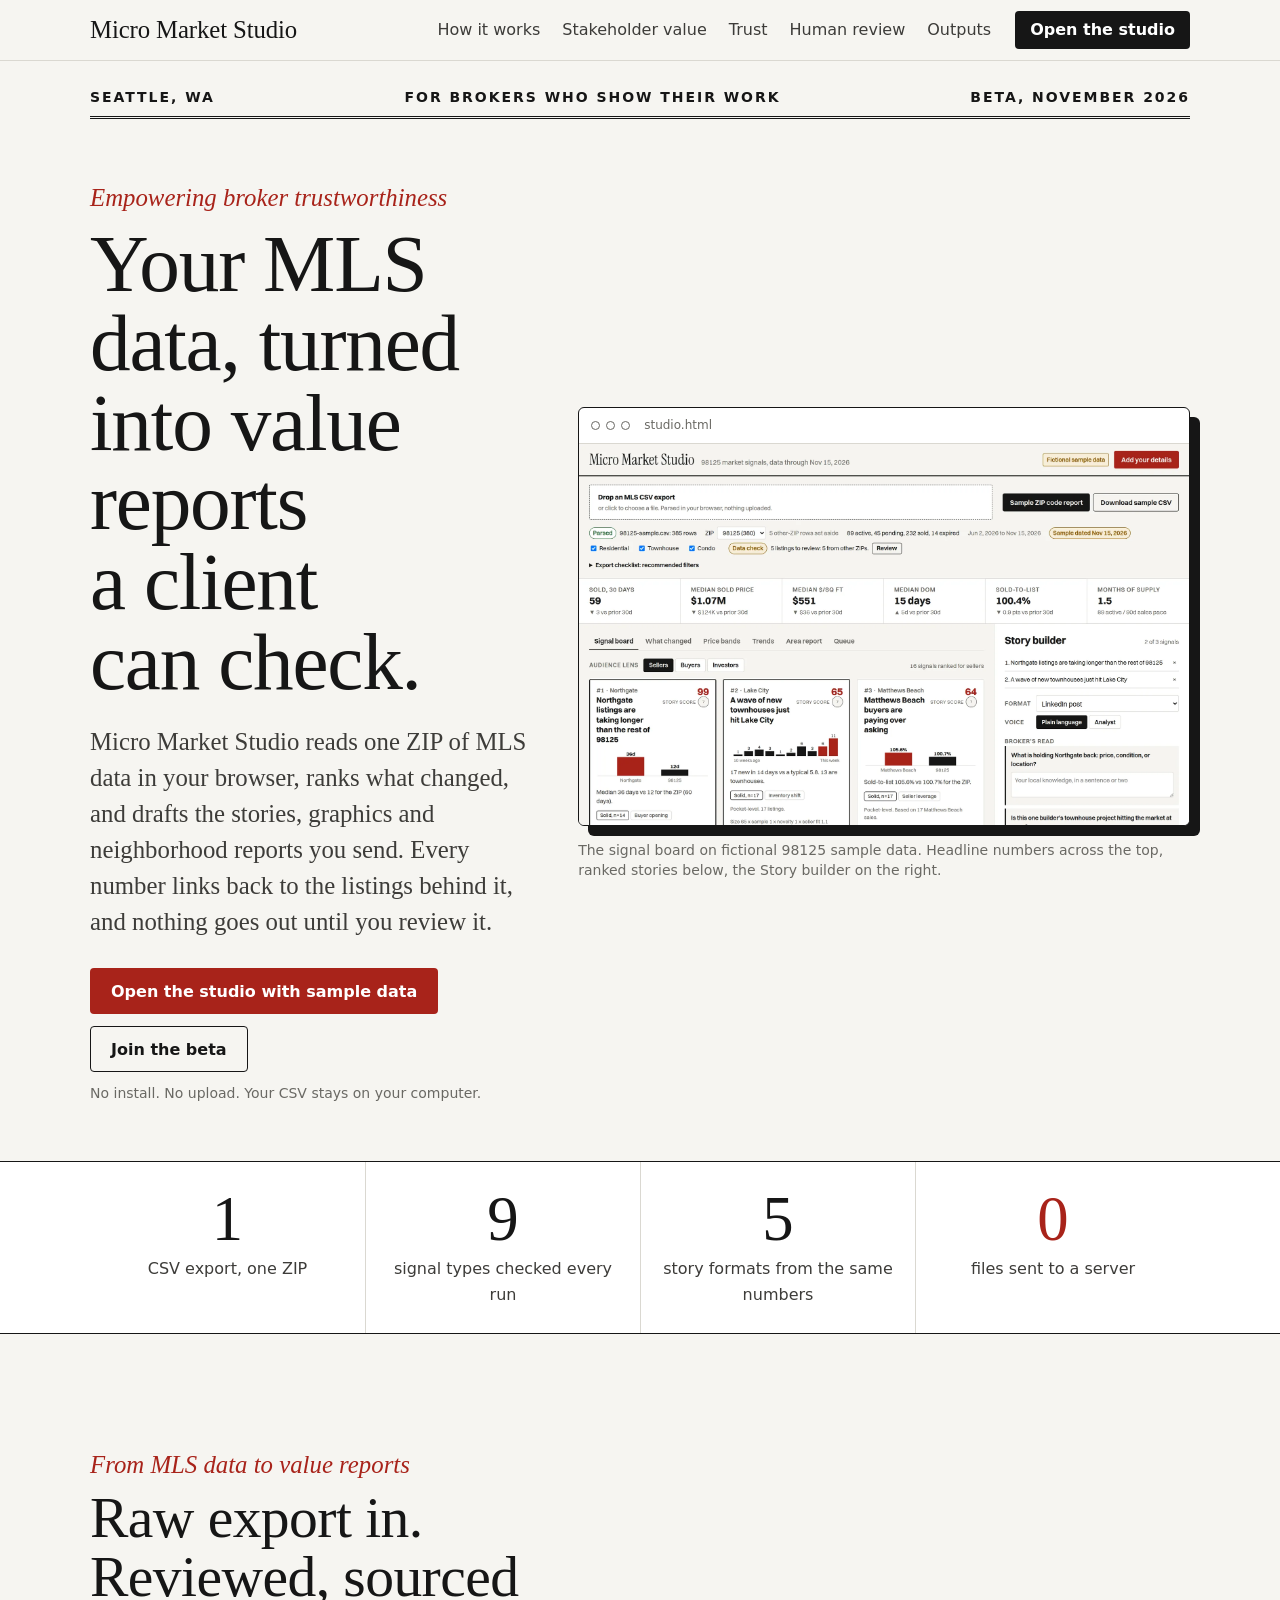
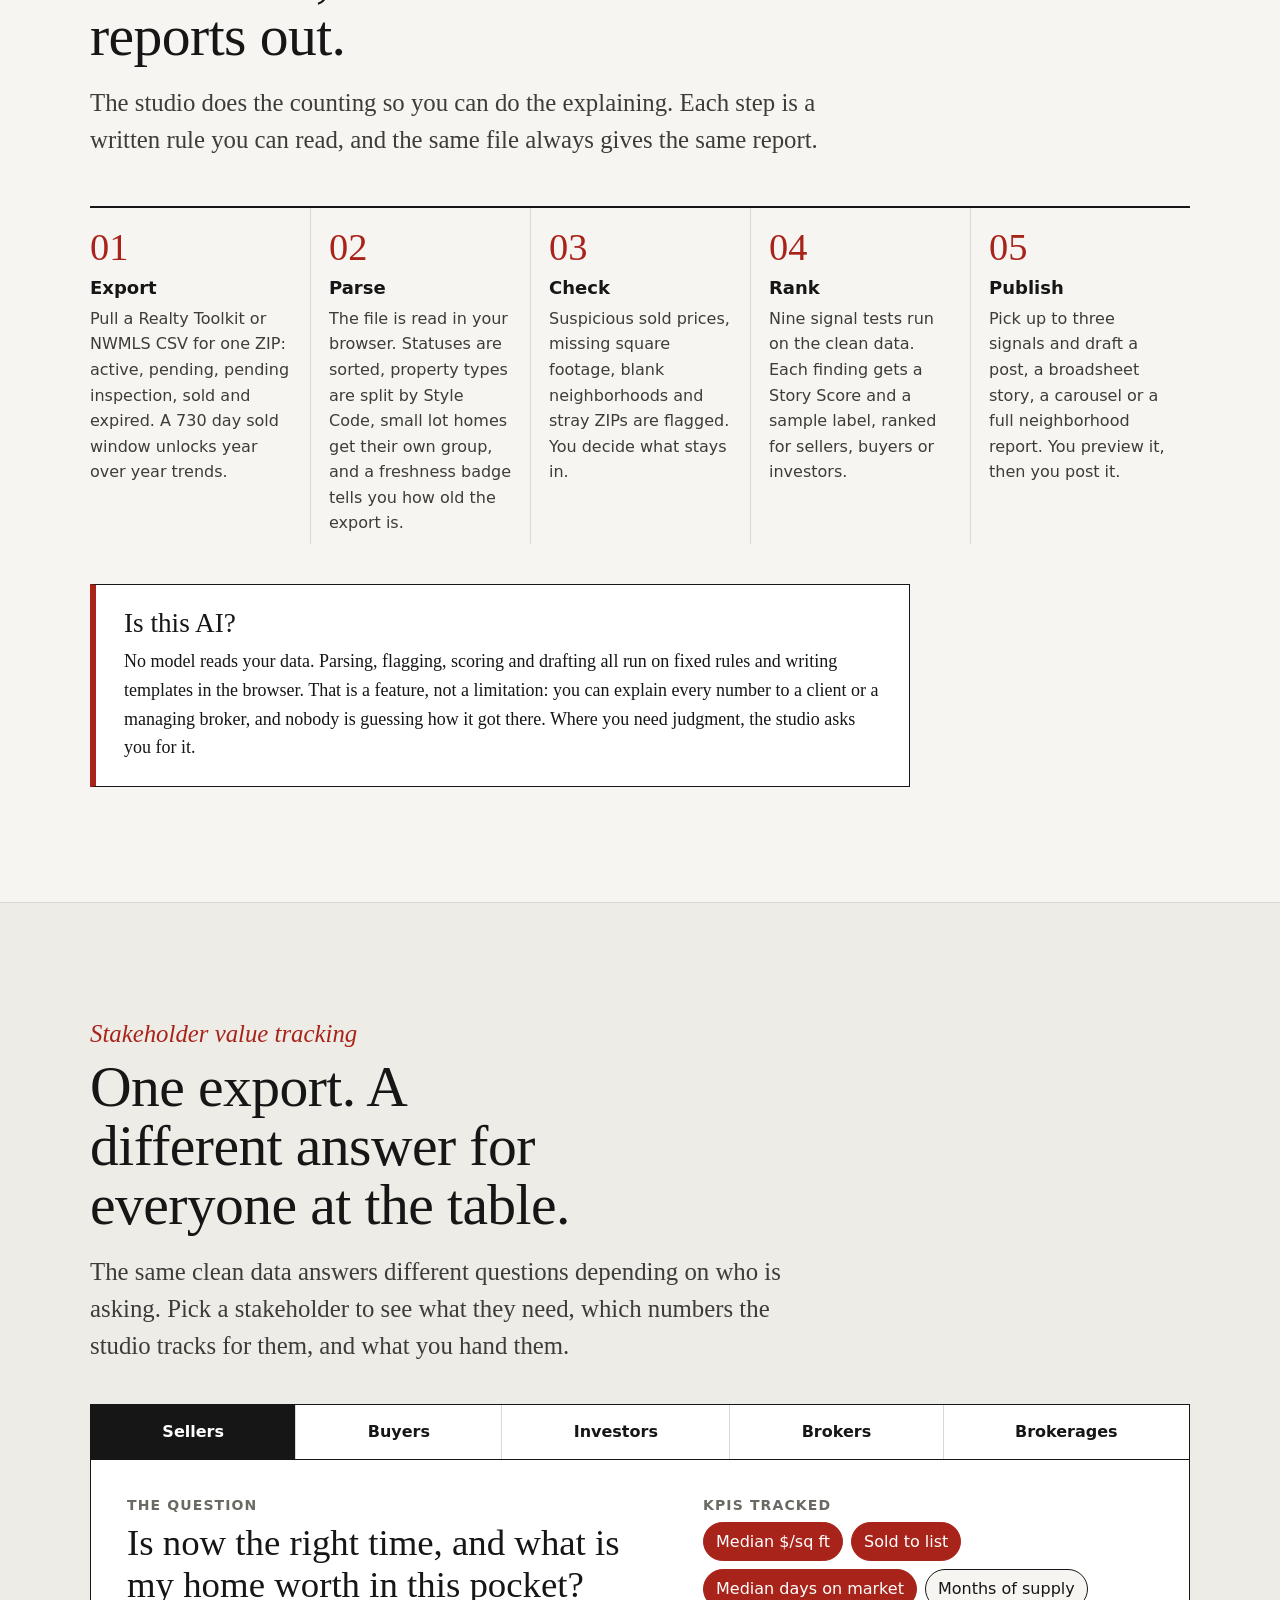
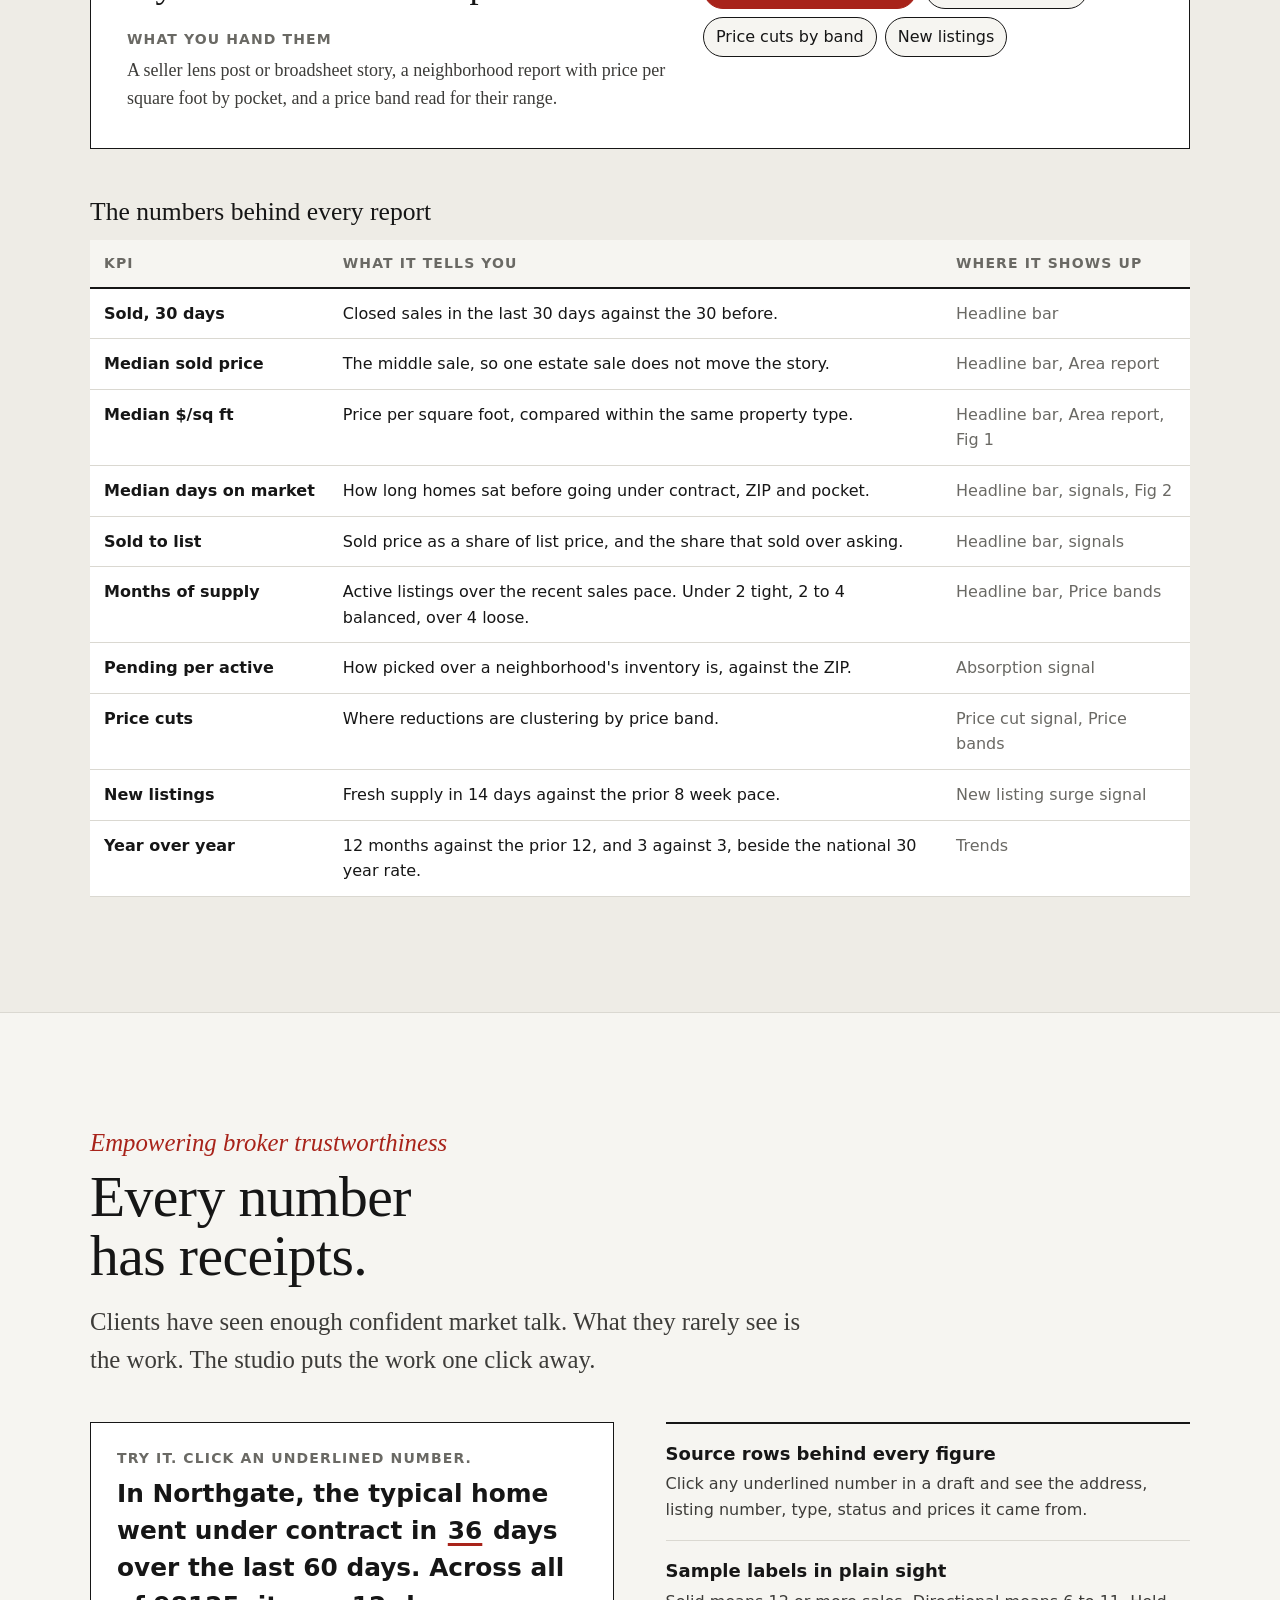
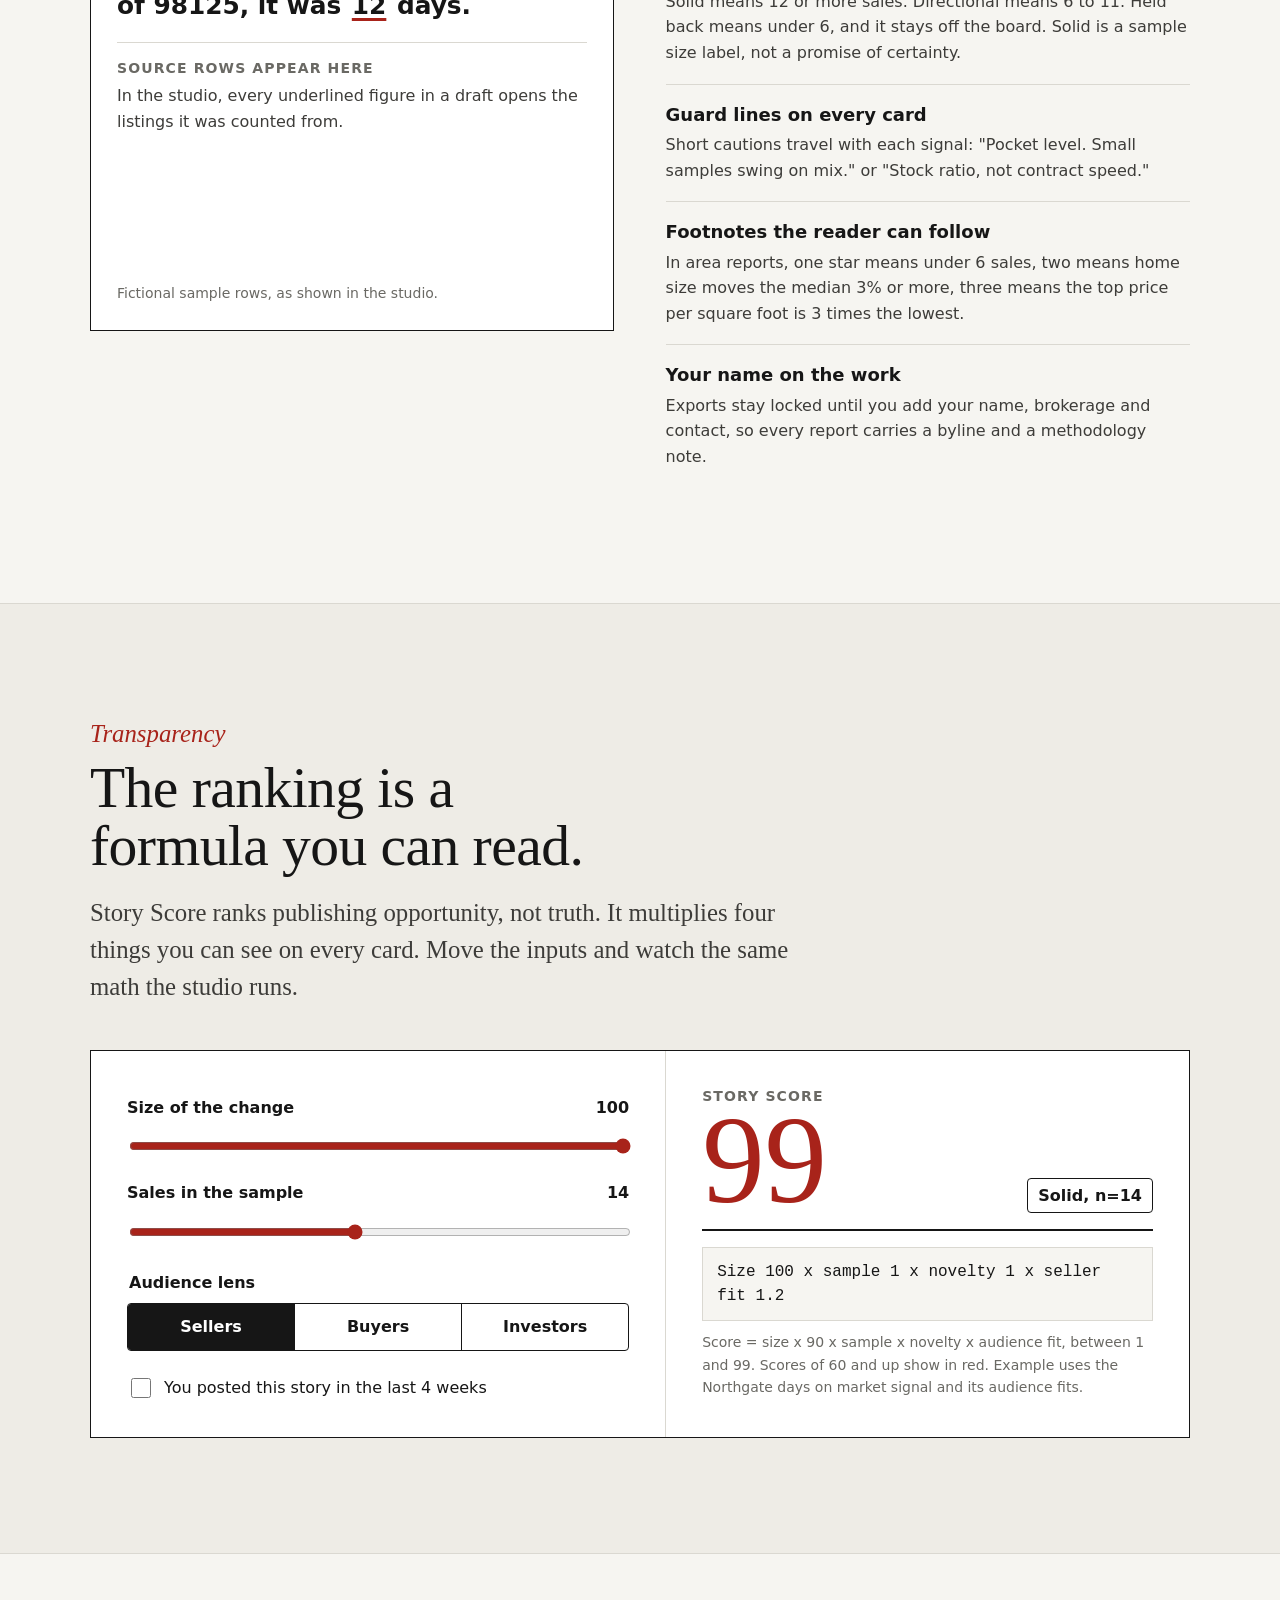
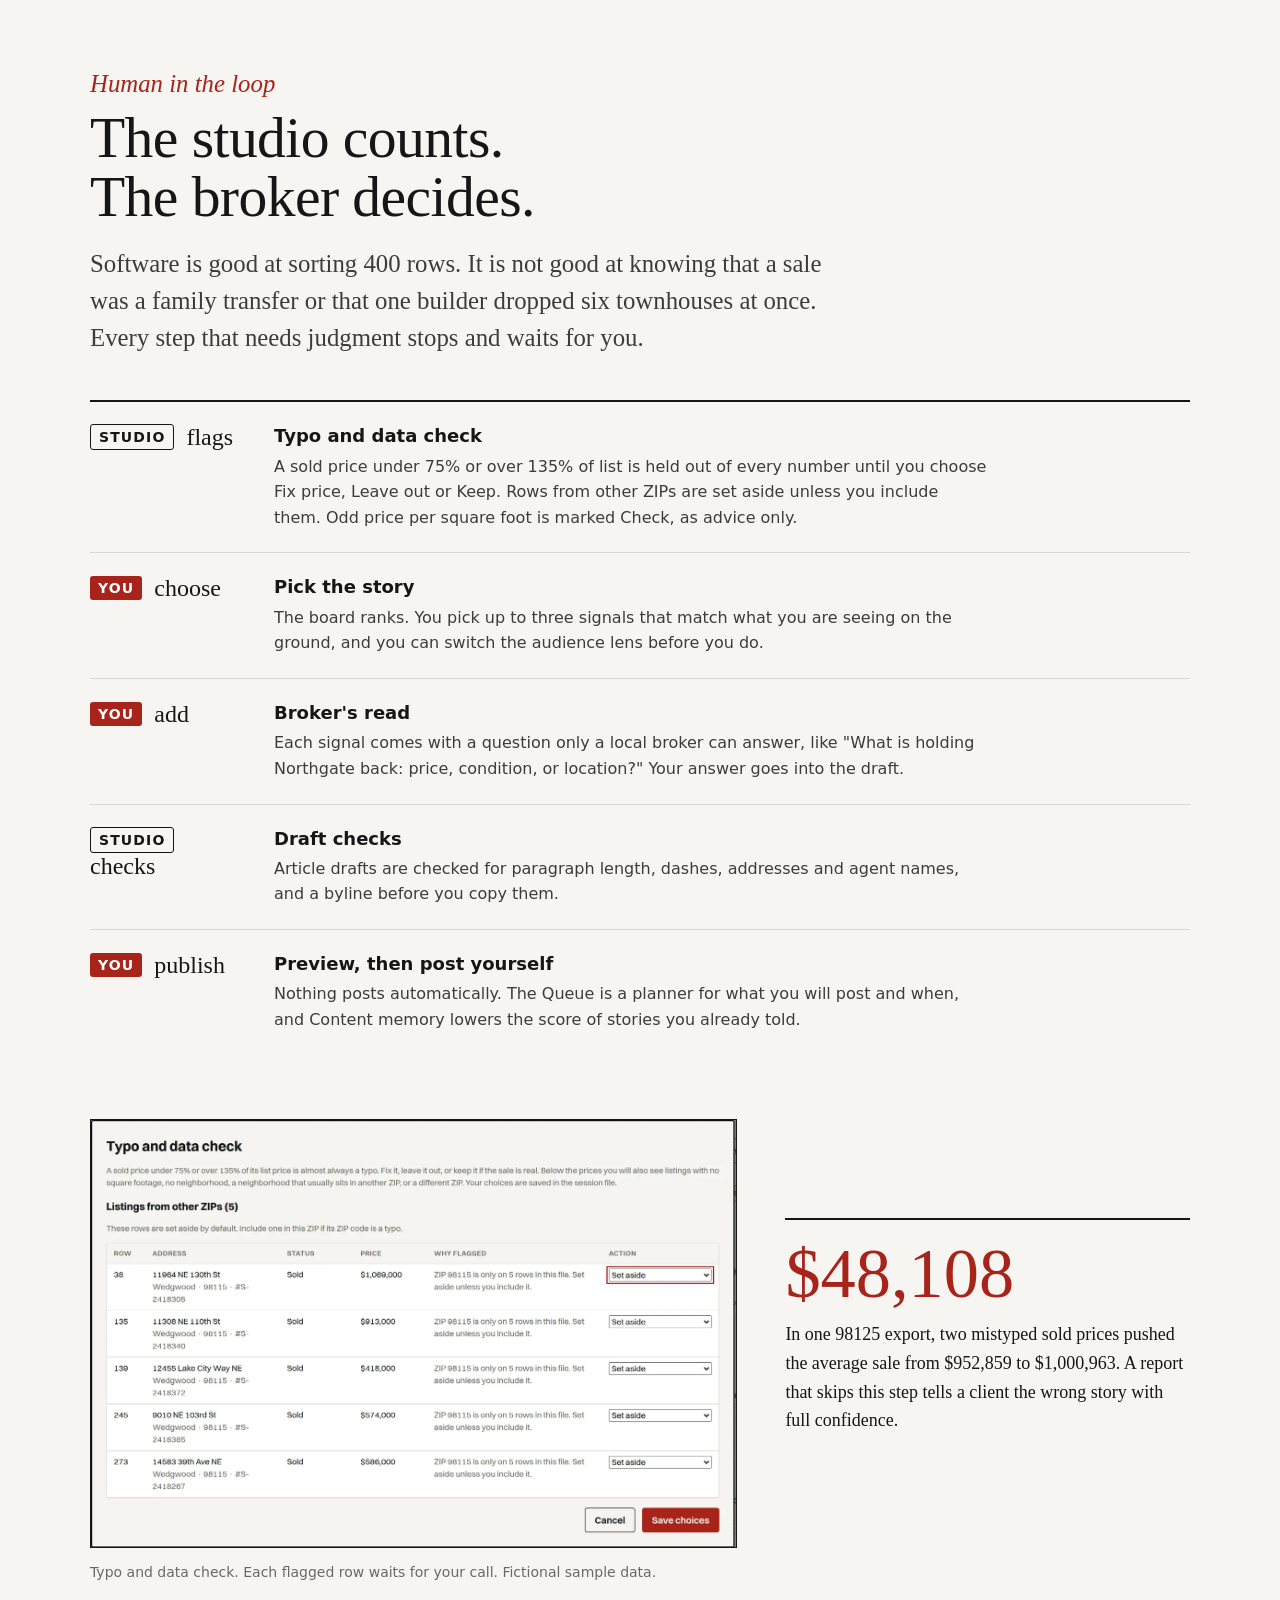
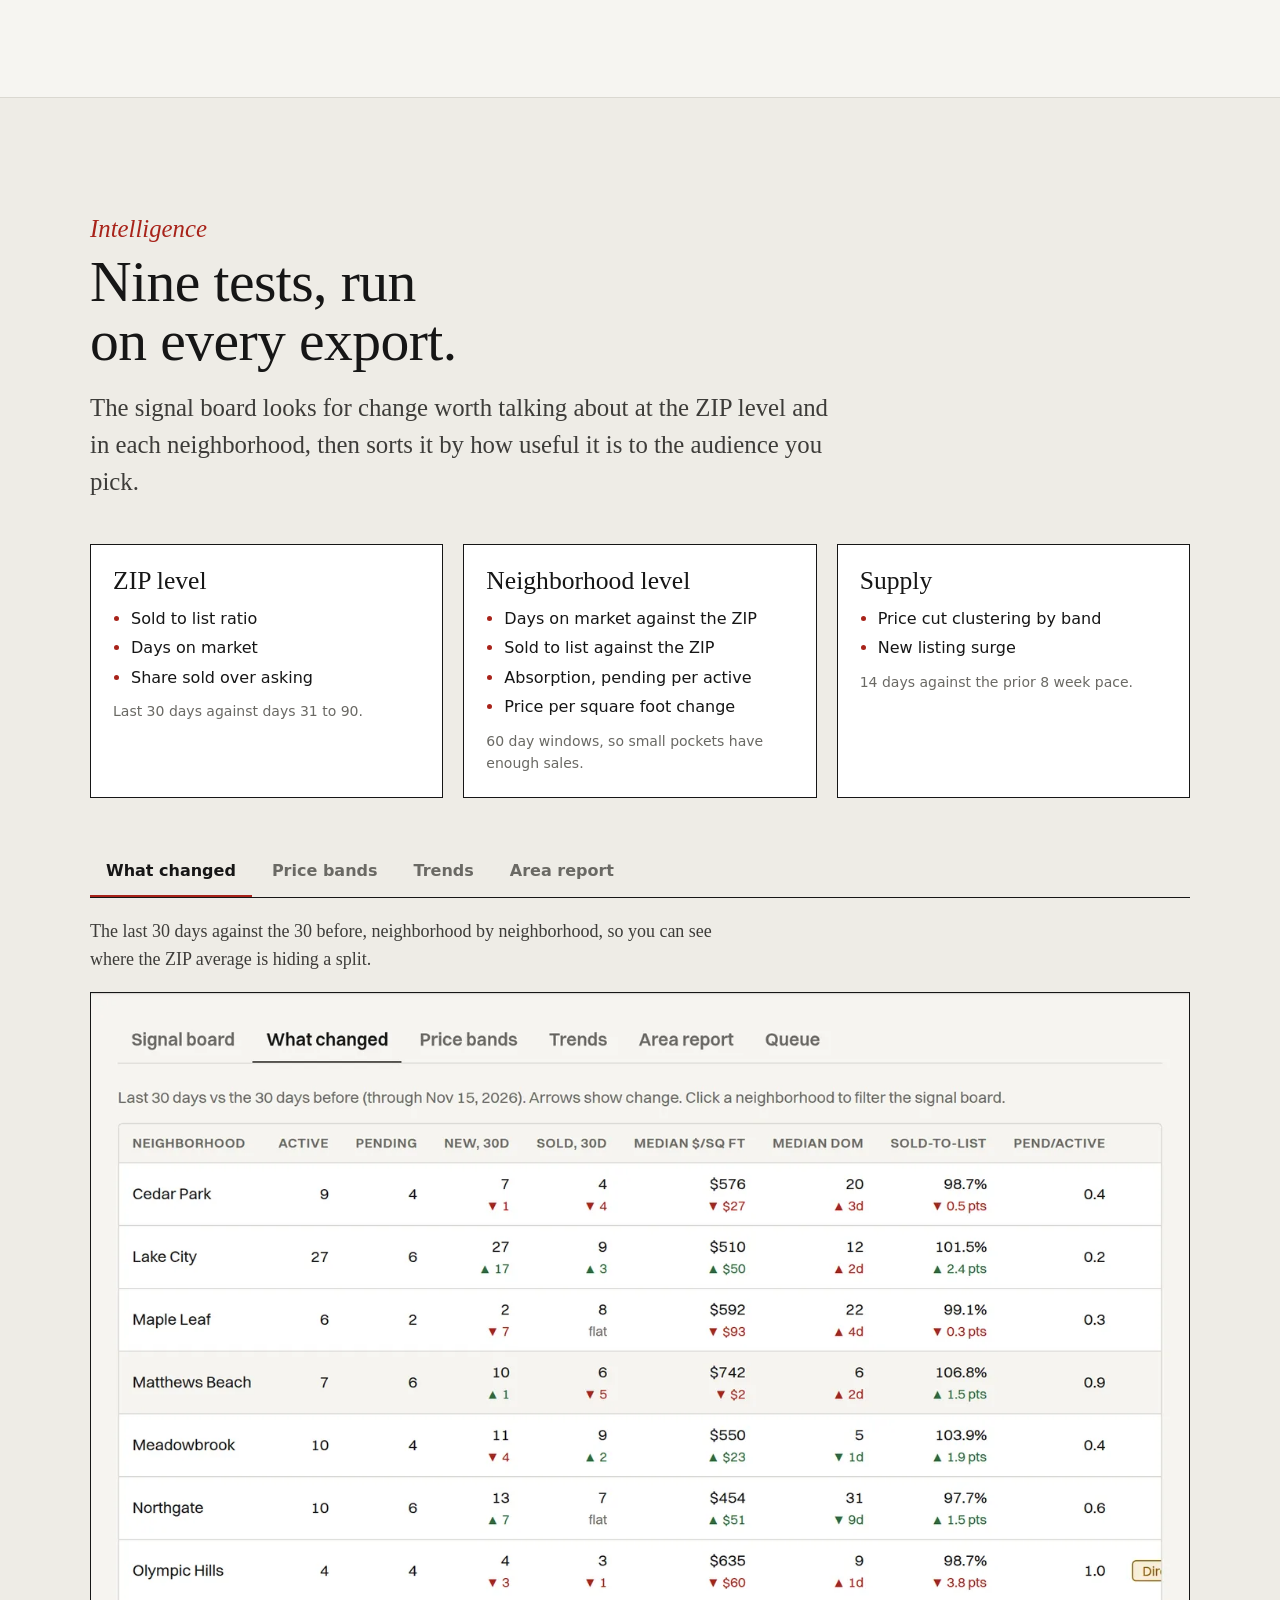
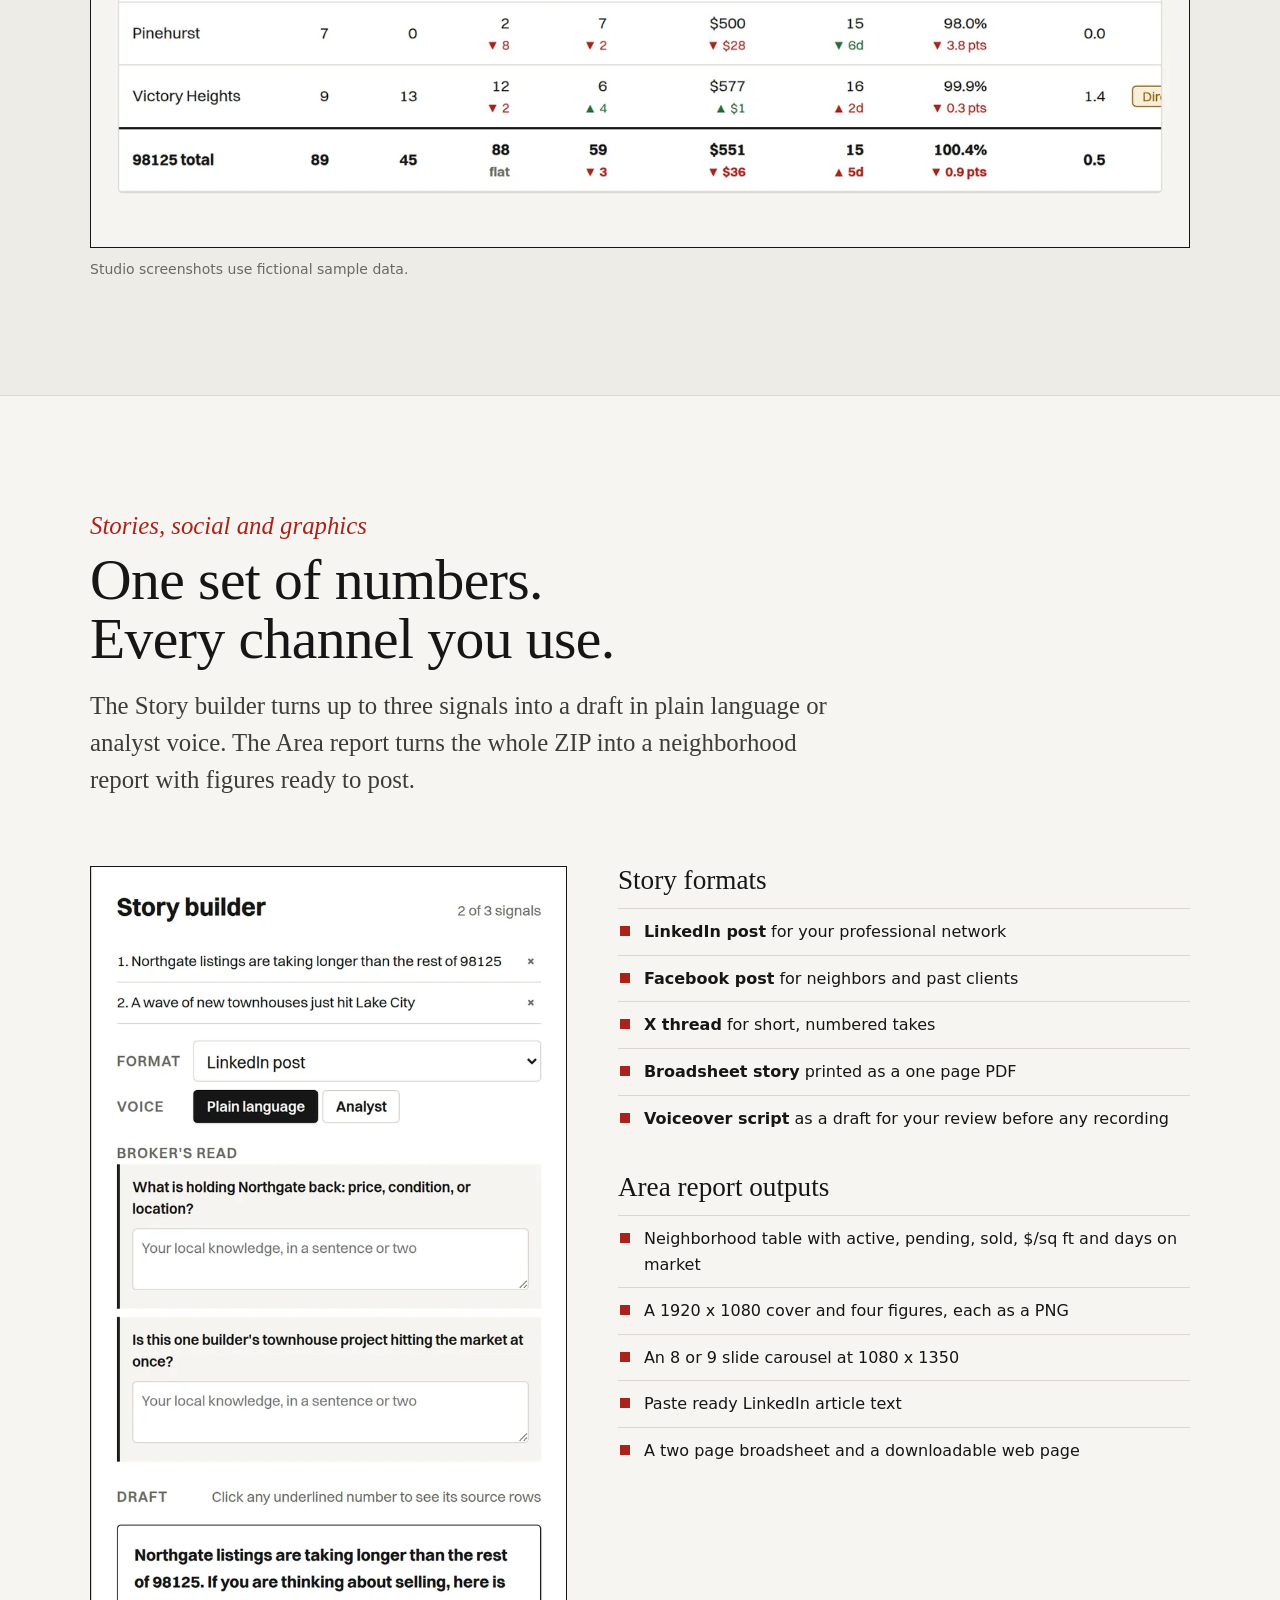
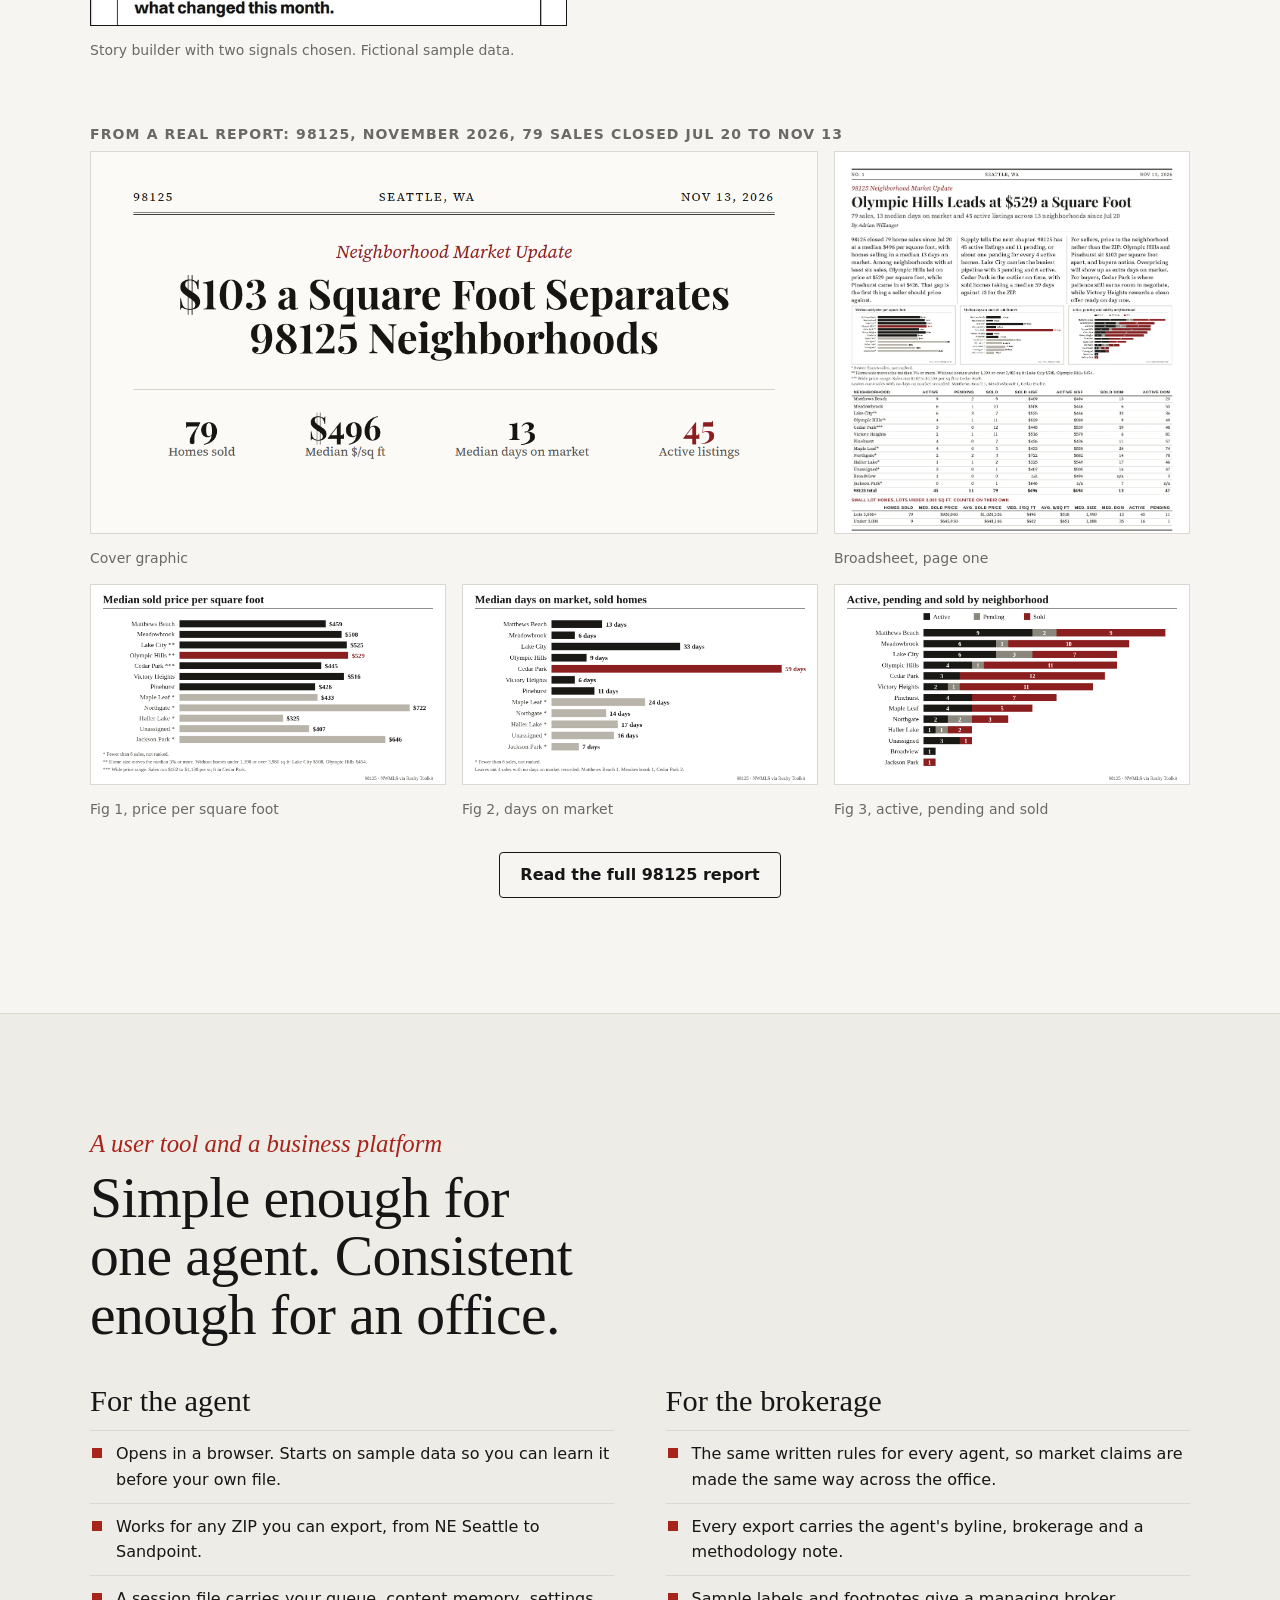
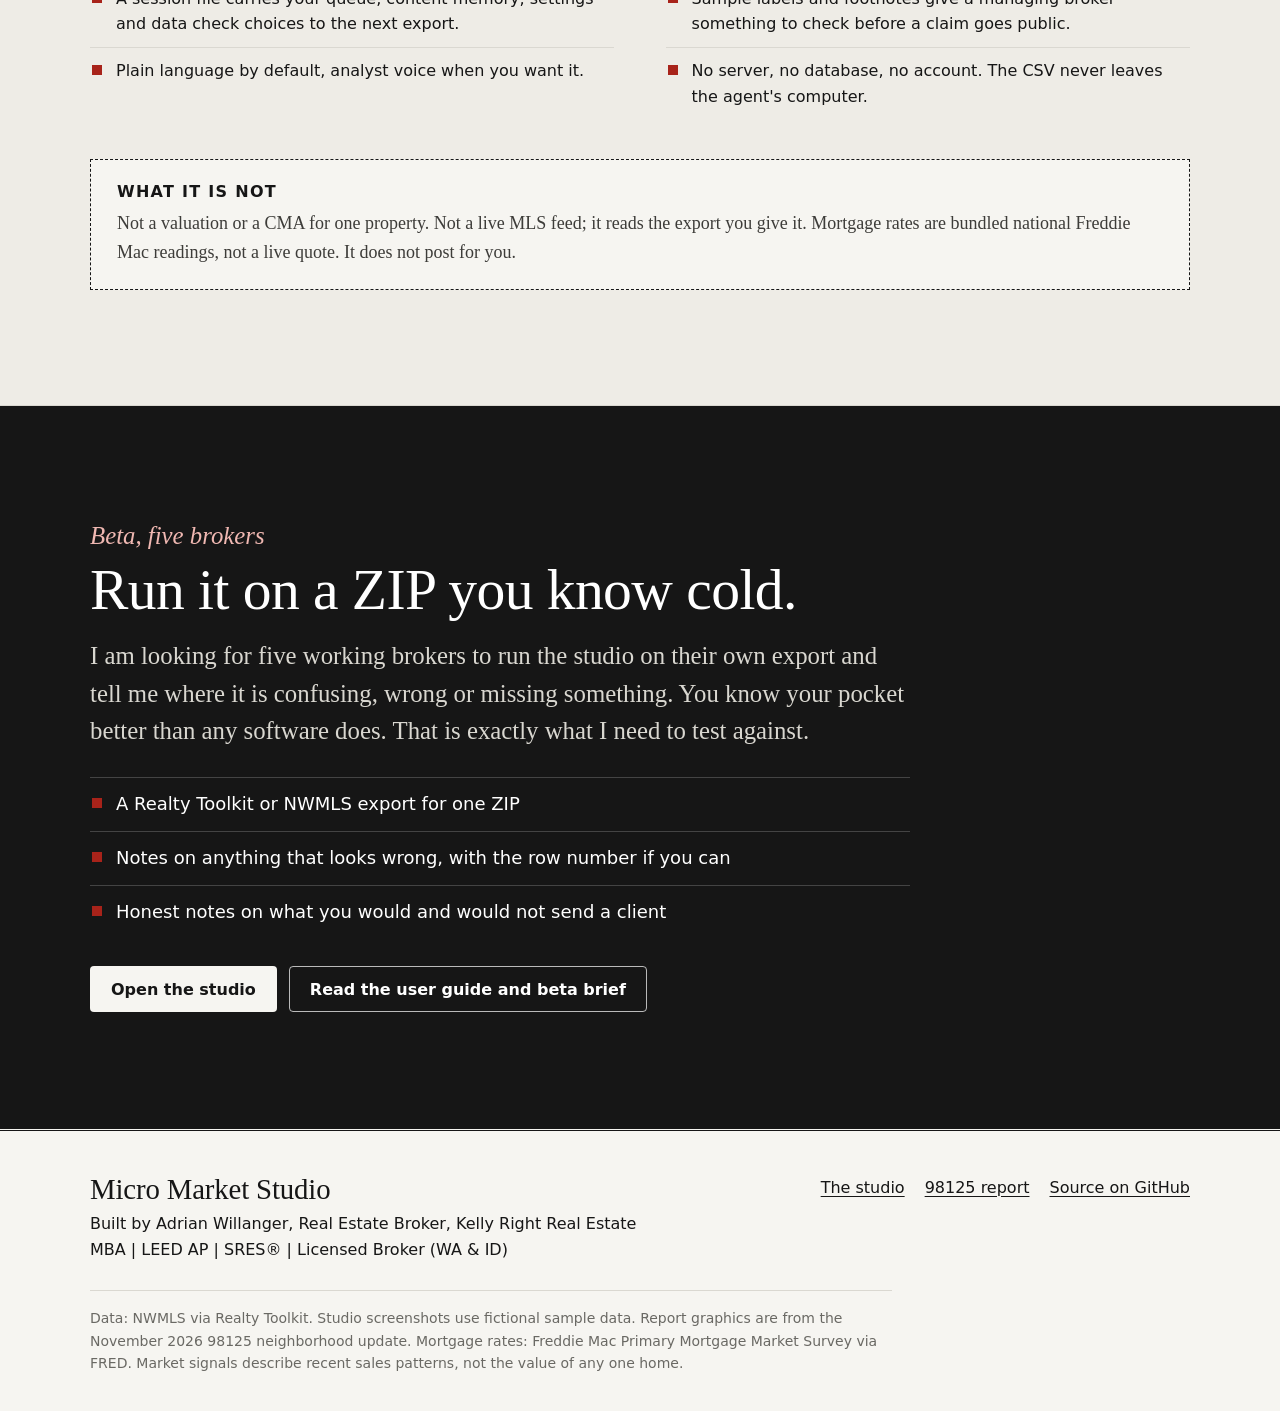
==== platform.html @ 33c732c5 "Add Micro Market Studio landing page (platform.html) Stakeholder KPIs, source rows demo, Story Score" ====
<!doctype html>
<html lang="en">
<head>
<meta charset="utf-8" />
<meta http-equiv="Content-Security-Policy" content="default-src 'self'; script-src 'self'; style-src 'self' 'unsafe-inline' https://fonts.googleapis.com https://api.fontshare.com; font-src https://fonts.gstatic.com https://cdn.fontshare.com; img-src 'self' data:; connect-src 'none'; object-src 'none'; base-uri 'self'; form-action 'none'" />
<meta name="viewport" content="width=device-width, initial-scale=1" />
<title>Micro Market Studio | MLS data into value reports clients can check</title>
<meta name="description" content="Micro Market Studio turns one ZIP of MLS data into ranked market signals, plain language stories, social graphics and neighborhood reports, with the source rows behind every number and a broker review at every step." />
<meta property="og:type" content="website" />
<meta property="og:title" content="Micro Market Studio: show your work" />
<meta property="og:description" content="MLS data into value reports clients can check. Source rows behind every number, human review at every step." />
<meta property="og:image" content="https://adrianwillanger-cyber.github.io/micro-market-studio/reports/98125-2026-11/share.png" />
<meta name="twitter:card" content="summary_large_image" />
<link href="https://api.fontshare.com/v2/css?f[]=switzer@400,500,600,700&display=swap" rel="stylesheet" />
<link rel="preconnect" href="https://fonts.googleapis.com" />
<link rel="preconnect" href="https://fonts.gstatic.com" crossorigin />
<link href="https://fonts.googleapis.com/css2?family=Instrument+Serif:ital@0;1&family=Source+Serif+4:ital,opsz,wght@0,8..60,400;0,8..60,600;1,8..60,400&display=swap" rel="stylesheet" />
<link rel="icon" href="data:image/svg+xml,%3Csvg xmlns=%27http://www.w3.org/2000/svg%27 viewBox=%270 0 16 16%27%3E%3Crect width=%2716%27 height=%2716%27 fill=%27%23161616%27/%3E%3C/svg%3E" />
<link rel="stylesheet" href="platform.css" />
</head>
<body>
<a class="skip" href="#main">Skip to content</a>

<header class="nav" id="top">
  <div class="wrap nav-in">
    <a class="wordmark" href="#top" data-testid="link-home">Micro Market Studio</a>
    <nav aria-label="Sections" class="nav-links">
      <a href="#how">How it works</a>
      <a href="#value">Stakeholder value</a>
      <a href="#trust">Trust</a>
      <a href="#review">Human review</a>
      <a href="#outputs">Outputs</a>
    </nav>
    <a class="btn btn-ink btn-sm" href="studio.html" data-testid="link-open-studio-nav">Open the studio</a>
  </div>
</header>

<main id="main">

<!-- HERO -->
<section class="hero">
  <div class="wrap">
    <div class="dateline"><span>Seattle, WA</span><span class="hide-sm">For brokers who show their work</span><span>Beta, November 2026</span></div>
    <div class="hero-grid">
      <div class="hero-copy">
        <p class="kicker">Empowering broker trustworthiness</p>
        <h1>Your MLS data, turned into value reports a client can check.</h1>
        <p class="dek">Micro Market Studio reads one ZIP of MLS data in your browser, ranks what changed, and drafts the stories, graphics and neighborhood reports you send. Every number links back to the listings behind it, and nothing goes out until you review it.</p>
        <div class="cta-row">
          <a class="btn btn-accent" href="studio.html" data-testid="link-open-studio-hero">Open the studio with sample data</a>
          <a class="btn btn-line" href="#beta" data-testid="link-beta-hero">Join the beta</a>
        </div>
        <p class="fine">No install. No upload. Your CSV stays on your computer.</p>
      </div>
      <figure class="hero-shot reveal">
        <div class="frame">
          <div class="frame-bar"><i></i><i></i><i></i><span>studio.html</span></div>
          <img src="assets/platform/signal-board.webp" width="1800" height="1125" alt="The Micro Market Studio signal board: headline numbers for 98125, ranked signal cards with Story Scores, and the Story builder panel." />
        </div>
        <figcaption>The signal board on fictional 98125 sample data. Headline numbers across the top, ranked stories below, the Story builder on the right.</figcaption>
      </figure>
    </div>
  </div>
</section>

<!-- FIGURES STRIP -->
<section class="figs-strip" aria-label="At a glance">
  <div class="wrap figs">
    <div class="fig"><b>1</b><span>CSV export, one ZIP</span></div>
    <div class="fig"><b>9</b><span>signal types checked every run</span></div>
    <div class="fig"><b>5</b><span>story formats from the same numbers</span></div>
    <div class="fig red"><b>0</b><span>files sent to a server</span></div>
  </div>
</section>

<!-- HOW IT WORKS -->
<section class="section" id="how">
  <div class="wrap">
    <p class="eyebrow">From MLS data to value reports</p>
    <h2>Raw export in. Reviewed, sourced reports out.</h2>
    <p class="lede">The studio does the counting so you can do the explaining. Each step is a written rule you can read, and the same file always gives the same report.</p>

    <ol class="pipe" data-testid="list-pipeline">
      <li class="reveal"><span class="step">01</span><h3>Export</h3><p>Pull a Realty Toolkit or NWMLS CSV for one ZIP: active, pending, pending inspection, sold and expired. A 730 day sold window unlocks year over year trends.</p></li>
      <li class="reveal"><span class="step">02</span><h3>Parse</h3><p>The file is read in your browser. Statuses are sorted, property types are split by Style Code, small lot homes get their own group, and a freshness badge tells you how old the export is.</p></li>
      <li class="reveal"><span class="step">03</span><h3>Check</h3><p>Suspicious sold prices, missing square footage, blank neighborhoods and stray ZIPs are flagged. You decide what stays in.</p></li>
      <li class="reveal"><span class="step">04</span><h3>Rank</h3><p>Nine signal tests run on the clean data. Each finding gets a Story Score and a sample label, ranked for sellers, buyers or investors.</p></li>
      <li class="reveal"><span class="step">05</span><h3>Publish</h3><p>Pick up to three signals and draft a post, a broadsheet story, a carousel or a full neighborhood report. You preview it, then you post it.</p></li>
    </ol>

    <aside class="note reveal" data-testid="note-rules">
      <h3>Is this AI?</h3>
      <p>No model reads your data. Parsing, flagging, scoring and drafting all run on fixed rules and writing templates in the browser. That is a feature, not a limitation: you can explain every number to a client or a managing broker, and nobody is guessing how it got there. Where you need judgment, the studio asks you for it.</p>
    </aside>
  </div>
</section>

<!-- STAKEHOLDER VALUE -->
<section class="section alt" id="value">
  <div class="wrap">
    <p class="eyebrow">Stakeholder value tracking</p>
    <h2>One export. A different answer for everyone at the table.</h2>
    <p class="lede">The same clean data answers different questions depending on who is asking. Pick a stakeholder to see what they need, which numbers the studio tracks for them, and what you hand them.</p>

    <div class="lens" data-testid="lens">
      <div class="lens-tabs" role="tablist" aria-label="Stakeholders">
        <button role="tab" aria-selected="true" aria-controls="lens-panel" data-k="seller" data-testid="tab-seller">Sellers</button>
        <button role="tab" aria-selected="false" aria-controls="lens-panel" data-k="buyer" data-testid="tab-buyer">Buyers</button>
        <button role="tab" aria-selected="false" aria-controls="lens-panel" data-k="investor" data-testid="tab-investor">Investors</button>
        <button role="tab" aria-selected="false" aria-controls="lens-panel" data-k="broker" data-testid="tab-broker">Brokers</button>
        <button role="tab" aria-selected="false" aria-controls="lens-panel" data-k="brokerage" data-testid="tab-brokerage">Brokerages</button>
      </div>
      <div class="lens-panel" id="lens-panel" role="tabpanel" aria-live="polite">
        <div class="lens-q">
          <span class="label">The question</span>
          <p class="big" id="lens-q" data-testid="text-lens-q">Is now the right time, and what is my home worth in this pocket?</p>
          <span class="label">What you hand them</span>
          <p id="lens-out" data-testid="text-lens-out">A seller lens post or broadsheet story, a neighborhood report with price per square foot by pocket, and a price band read for their range.</p>
        </div>
        <div class="lens-k">
          <span class="label">KPIs tracked</span>
          <ul id="lens-kpis" class="kpi-chips" data-testid="list-lens-kpis"></ul>
        </div>
      </div>
    </div>

    <div class="kpi-table-wrap reveal">
      <table class="kpi-table" data-testid="table-kpis">
        <caption>The numbers behind every report</caption>
        <thead><tr><th scope="col">KPI</th><th scope="col">What it tells you</th><th scope="col">Where it shows up</th></tr></thead>
        <tbody>
          <tr><th scope="row">Sold, 30 days</th><td>Closed sales in the last 30 days against the 30 before.</td><td>Headline bar</td></tr>
          <tr><th scope="row">Median sold price</th><td>The middle sale, so one estate sale does not move the story.</td><td>Headline bar, Area report</td></tr>
          <tr><th scope="row">Median $/sq ft</th><td>Price per square foot, compared within the same property type.</td><td>Headline bar, Area report, Fig 1</td></tr>
          <tr><th scope="row">Median days on market</th><td>How long homes sat before going under contract, ZIP and pocket.</td><td>Headline bar, signals, Fig 2</td></tr>
          <tr><th scope="row">Sold to list</th><td>Sold price as a share of list price, and the share that sold over asking.</td><td>Headline bar, signals</td></tr>
          <tr><th scope="row">Months of supply</th><td>Active listings over the recent sales pace. Under 2 tight, 2 to 4 balanced, over 4 loose.</td><td>Headline bar, Price bands</td></tr>
          <tr><th scope="row">Pending per active</th><td>How picked over a neighborhood's inventory is, against the ZIP.</td><td>Absorption signal</td></tr>
          <tr><th scope="row">Price cuts</th><td>Where reductions are clustering by price band.</td><td>Price cut signal, Price bands</td></tr>
          <tr><th scope="row">New listings</th><td>Fresh supply in 14 days against the prior 8 week pace.</td><td>New listing surge signal</td></tr>
          <tr><th scope="row">Year over year</th><td>12 months against the prior 12, and 3 against 3, beside the national 30 year rate.</td><td>Trends</td></tr>
        </tbody>
      </table>
    </div>
  </div>
</section>

<!-- TRUST -->
<section class="section" id="trust">
  <div class="wrap">
    <p class="eyebrow">Empowering broker trustworthiness</p>
    <h2>Every number has receipts.</h2>
    <p class="lede">Clients have seen enough confident market talk. What they rarely see is the work. The studio puts the work one click away.</p>

    <div class="trust-grid">
      <div class="demo reveal" data-testid="demo-evidence">
        <span class="label">Try it. Click an underlined number.</span>
        <p class="demo-draft">In Northgate, the typical home went under contract in <button class="evn" data-ev="a" data-testid="button-ev-a">36</button> days over the last 60 days. Across all of 98125, it was <button class="evn" data-ev="b" data-testid="button-ev-b">12</button> days.</p>
        <div class="ev-box" id="ev-box" aria-live="polite" data-testid="panel-evidence">
          <p class="ev-title" id="ev-title">Source rows appear here</p>
          <p class="ev-desc" id="ev-desc">In the studio, every underlined figure in a draft opens the listings it was counted from.</p>
          <div class="ev-rows" id="ev-rows"></div>
        </div>
        <p class="fine">Fictional sample rows, as shown in the studio.</p>
      </div>

      <ul class="trust-list">
        <li class="reveal"><h3>Source rows behind every figure</h3><p>Click any underlined number in a draft and see the address, listing number, type, status and prices it came from.</p></li>
        <li class="reveal"><h3>Sample labels in plain sight</h3><p>Solid means 12 or more sales. Directional means 6 to 11. Held back means under 6, and it stays off the board. Solid is a sample size label, not a promise of certainty.</p></li>
        <li class="reveal"><h3>Guard lines on every card</h3><p>Short cautions travel with each signal: "Pocket level. Small samples swing on mix." or "Stock ratio, not contract speed."</p></li>
        <li class="reveal"><h3>Footnotes the reader can follow</h3><p>In area reports, one star means under 6 sales, two means home size moves the median 3% or more, three means the top price per square foot is 3 times the lowest.</p></li>
        <li class="reveal"><h3>Your name on the work</h3><p>Exports stay locked until you add your name, brokerage and contact, so every report carries a byline and a methodology note.</p></li>
      </ul>
    </div>

  </div>
</section>

<!-- TRANSPARENCY: STORY SCORE -->
<section class="section alt" id="score">
  <div class="wrap">
    <p class="eyebrow">Transparency</p>
    <h2>The ranking is a formula you can read.</h2>
    <p class="lede">Story Score ranks publishing opportunity, not truth. It multiplies four things you can see on every card. Move the inputs and watch the same math the studio runs.</p>

    <div class="calc reveal" data-testid="calc-score">
      <div class="calc-in">
        <label for="c-size"><span>Size of the change</span><output id="o-size">100</output></label>
        <input type="range" id="c-size" min="0" max="100" value="100" data-testid="input-size" />
        <label for="c-n"><span>Sales in the sample</span><output id="o-n">14</output></label>
        <input type="range" id="c-n" min="1" max="30" value="14" data-testid="input-sample" />
        <fieldset>
          <legend>Audience lens</legend>
          <div class="seg" role="radiogroup" aria-label="Audience">
            <button type="button" role="radio" aria-checked="true" data-fit="1.2" data-a="seller" data-testid="button-fit-seller">Sellers</button>
            <button type="button" role="radio" aria-checked="false" data-fit="1.0" data-a="buyer" data-testid="button-fit-buyer">Buyers</button>
            <button type="button" role="radio" aria-checked="false" data-fit="0.8" data-a="investor" data-testid="button-fit-investor">Investors</button>
          </div>
        </fieldset>
        <label class="check"><input type="checkbox" id="c-nov" data-testid="input-novelty" /> <span>You posted this story in the last 4 weeks</span></label>
      </div>
      <div class="calc-out">
        <div class="score-card">
          <span class="sc-label">Story score</span>
          <span class="sc-num" id="sc-num" data-testid="text-score">99</span>
          <span class="tag" id="sc-tag" data-testid="text-sample-label">Solid, n=14</span>
        </div>
        <p class="formula" id="formula" data-testid="text-formula">Size 100 x sample 1 x novelty 1 x seller fit 1.2</p>
        <p class="fine">Score = size x 90 x sample x novelty x audience fit, between 1 and 99. Scores of 60 and up show in red. Example uses the Northgate days on market signal and its audience fits.</p>
      </div>
    </div>
  </div>
</section>

<!-- HUMAN IN THE LOOP -->
<section class="section" id="review">
  <div class="wrap">
    <p class="eyebrow">Human in the loop</p>
    <h2>The studio counts. The broker decides.</h2>
    <p class="lede">Software is good at sorting 400 rows. It is not good at knowing that a sale was a family transfer or that one builder dropped six townhouses at once. Every step that needs judgment stops and waits for you.</p>

    <ol class="loop" data-testid="list-hitl">
      <li class="reveal"><div class="who"><span class="s">Studio</span> flags</div><div><h3>Typo and data check</h3><p>A sold price under 75% or over 135% of list is held out of every number until you choose Fix price, Leave out or Keep. Rows from other ZIPs are set aside unless you include them. Odd price per square foot is marked Check, as advice only.</p></div></li>
      <li class="reveal"><div class="who"><span class="y">You</span> choose</div><div><h3>Pick the story</h3><p>The board ranks. You pick up to three signals that match what you are seeing on the ground, and you can switch the audience lens before you do.</p></div></li>
      <li class="reveal"><div class="who"><span class="y">You</span> add</div><div><h3>Broker's read</h3><p>Each signal comes with a question only a local broker can answer, like "What is holding Northgate back: price, condition, or location?" Your answer goes into the draft.</p></div></li>
      <li class="reveal"><div class="who"><span class="s">Studio</span> checks</div><div><h3>Draft checks</h3><p>Article drafts are checked for paragraph length, dashes, addresses and agent names, and a byline before you copy them.</p></div></li>
      <li class="reveal"><div class="who"><span class="y">You</span> publish</div><div><h3>Preview, then post yourself</h3><p>Nothing posts automatically. The Queue is a planner for what you will post and when, and Content memory lowers the score of stories you already told.</p></div></li>
    </ol>

    <div class="split">
      <figure class="shot reveal">
        <img src="assets/platform/data-check.webp" width="1400" height="927" loading="lazy" alt="The Typo and data check dialog listing flagged rows with an action menu for each." />
        <figcaption>Typo and data check. Each flagged row waits for your call. Fictional sample data.</figcaption>
      </figure>
      <div class="pull reveal">
        <p class="pull-num">$48,108</p>
        <p>In one 98125 export, two mistyped sold prices pushed the average sale from $952,859 to $1,000,963. A report that skips this step tells a client the wrong story with full confidence.</p>
      </div>
    </div>
  </div>
</section>

<!-- INTELLIGENCE -->
<section class="section alt" id="intelligence">
  <div class="wrap">
    <p class="eyebrow">Intelligence</p>
    <h2>Nine tests, run on every export.</h2>
    <p class="lede">The signal board looks for change worth talking about at the ZIP level and in each neighborhood, then sorts it by how useful it is to the audience you pick.</p>

    <div class="sig-cols">
      <div class="sig reveal"><h3>ZIP level</h3><ul><li>Sold to list ratio</li><li>Days on market</li><li>Share sold over asking</li></ul><p class="fine">Last 30 days against days 31 to 90.</p></div>
      <div class="sig reveal"><h3>Neighborhood level</h3><ul><li>Days on market against the ZIP</li><li>Sold to list against the ZIP</li><li>Absorption, pending per active</li><li>Price per square foot change</li></ul><p class="fine">60 day windows, so small pockets have enough sales.</p></div>
      <div class="sig reveal"><h3>Supply</h3><ul><li>Price cut clustering by band</li><li>New listing surge</li></ul><p class="fine">14 days against the prior 8 week pace.</p></div>
    </div>

    <div class="tabs-show reveal" data-testid="showcase">
      <div class="ts-tabs" role="tablist" aria-label="Studio tabs">
        <button role="tab" aria-selected="true" data-img="what-changed" data-testid="tab-show-changed">What changed</button>
        <button role="tab" aria-selected="false" data-img="price-bands" data-testid="tab-show-bands">Price bands</button>
        <button role="tab" aria-selected="false" data-img="trends" data-testid="tab-show-trends">Trends</button>
        <button role="tab" aria-selected="false" data-img="area-report" data-testid="tab-show-area">Area report</button>
      </div>
      <div class="ts-body">
        <p class="ts-cap" id="ts-cap">The last 30 days against the 30 before, neighborhood by neighborhood, so you can see where the ZIP average is hiding a split.</p>
        <img id="ts-img" src="assets/platform/what-changed.webp" width="1400" height="1089" loading="lazy" alt="What changed tab: neighborhood table comparing the last 30 days to the prior 30." />
        <p class="fine">Studio screenshots use fictional sample data.</p>
      </div>
    </div>
  </div>
</section>

<!-- STORIES & SOCIAL -->
<section class="section" id="outputs">
  <div class="wrap">
    <p class="eyebrow">Stories, social and graphics</p>
    <h2>One set of numbers. Every channel you use.</h2>
    <p class="lede">The Story builder turns up to three signals into a draft in plain language or analyst voice. The Area report turns the whole ZIP into a neighborhood report with figures ready to post.</p>

    <div class="outputs">
      <figure class="shot tall reveal">
        <img src="assets/platform/story-builder.webp" width="700" height="1370" loading="lazy" alt="The Story builder: two chosen signals, format and voice settings, broker's read questions and a draft with underlined source numbers." />
        <figcaption>Story builder with two signals chosen. Fictional sample data.</figcaption>
      </figure>
      <div class="formats">
        <h3>Story formats</h3>
        <ul class="ticks">
          <li><b>LinkedIn post</b> for your professional network</li>
          <li><b>Facebook post</b> for neighbors and past clients</li>
          <li><b>X thread</b> for short, numbered takes</li>
          <li><b>Broadsheet story</b> printed as a one page PDF</li>
          <li><b>Voiceover script</b> as a draft for your review before any recording</li>
        </ul>
        <h3>Area report outputs</h3>
        <ul class="ticks">
          <li>Neighborhood table with active, pending, sold, $/sq ft and days on market</li>
          <li>A 1920 x 1080 cover and four figures, each as a PNG</li>
          <li>An 8 or 9 slide carousel at 1080 x 1350</li>
          <li>Paste ready LinkedIn article text</li>
          <li>A two page broadsheet and a downloadable web page</li>
        </ul>
      </div>
    </div>

    <p class="label gal-label">From a real report: 98125, November 2026, 79 sales closed Jul 20 to Nov 13</p>
    <div class="gallery" data-testid="gallery">
      <figure class="g wide reveal"><img src="reports/98125-2026-11/share.png" width="1200" height="630" loading="lazy" alt="Report cover: $103 a square foot separates 98125 neighborhoods, with 79 homes sold, $496 median per square foot, 13 median days on market and 45 active listings." /><figcaption>Cover graphic</figcaption></figure>
      <figure class="g bs reveal"><img src="assets/platform/broadsheet.webp" width="935" height="1210" loading="lazy" alt="Front page of the 98125 broadsheet market update, laid out like a newspaper." /><figcaption>Broadsheet, page one</figcaption></figure>
      <figure class="g fig3 reveal"><img src="reports/98125-2026-11/chart-1.png" width="1200" height="675" loading="lazy" alt="Bar chart of median sold price per square foot by 98125 neighborhood, with footnote marks." /><figcaption>Fig 1, price per square foot</figcaption></figure>
      <figure class="g fig3 reveal"><img src="reports/98125-2026-11/chart-2.png" width="1200" height="675" loading="lazy" alt="Bar chart of median days on market for sold homes by 98125 neighborhood." /><figcaption>Fig 2, days on market</figcaption></figure>
      <figure class="g fig3 reveal"><img src="reports/98125-2026-11/chart-3.png" width="1200" height="675" loading="lazy" alt="Stacked bar chart of active, pending and sold listings by 98125 neighborhood." /><figcaption>Fig 3, active, pending and sold</figcaption></figure>
    </div>
    <p class="center"><a class="btn btn-line" href="index.html" data-testid="link-sample-report">Read the full 98125 report</a></p>
  </div>
</section>

<!-- PLATFORM -->
<section class="section alt" id="platform">
  <div class="wrap">
    <p class="eyebrow">A user tool and a business platform</p>
    <h2>Simple enough for one agent. Consistent enough for an office.</h2>
    <div class="two">
      <div class="col reveal">
        <h3>For the agent</h3>
        <ul class="ticks">
          <li>Opens in a browser. Starts on sample data so you can learn it before your own file.</li>
          <li>Works for any ZIP you can export, from NE Seattle to Sandpoint.</li>
          <li>A session file carries your queue, content memory, settings and data check choices to the next export.</li>
          <li>Plain language by default, analyst voice when you want it.</li>
        </ul>
      </div>
      <div class="col reveal">
        <h3>For the brokerage</h3>
        <ul class="ticks">
          <li>The same written rules for every agent, so market claims are made the same way across the office.</li>
          <li>Every export carries the agent's byline, brokerage and a methodology note.</li>
          <li>Sample labels and footnotes give a managing broker something to check before a claim goes public.</li>
          <li>No server, no database, no account. The CSV never leaves the agent's computer.</li>
        </ul>
      </div>
    </div>
    <div class="nots reveal">
      <h3>What it is not</h3>
      <p>Not a valuation or a CMA for one property. Not a live MLS feed; it reads the export you give it. Mortgage rates are bundled national Freddie Mac readings, not a live quote. It does not post for you.</p>
    </div>
  </div>
</section>

<!-- BETA -->
<section class="section beta" id="beta">
  <div class="wrap beta-in">
    <p class="eyebrow light">Beta, five brokers</p>
    <h2>Run it on a ZIP you know cold.</h2>
    <p class="lede">I am looking for five working brokers to run the studio on their own export and tell me where it is confusing, wrong or missing something. You know your pocket better than any software does. That is exactly what I need to test against.</p>
    <ul class="beta-list">
      <li>A Realty Toolkit or NWMLS export for one ZIP</li>
      <li>Notes on anything that looks wrong, with the row number if you can</li>
      <li>Honest notes on what you would and would not send a client</li>
    </ul>
    <div class="cta-row">
      <a class="btn btn-paper" href="studio.html" data-testid="link-open-studio-beta">Open the studio</a>
      <a class="btn btn-line-light" href="https://drive.google.com/drive/folders/1MS2GZSfx-NDlApI-LKE8fp2Q0T_qOuC0" target="_blank" rel="noopener" data-testid="link-beta-brief">Read the user guide and beta brief</a>
    </div>
  </div>
</section>

</main>

<footer class="foot">
  <div class="wrap foot-in">
    <div>
      <p class="wordmark">Micro Market Studio</p>
      <p>Built by Adrian Willanger, Real Estate Broker, Kelly Right Real Estate<br />MBA | LEED AP | SRES&reg; | Licensed Broker (WA &amp; ID)</p>
    </div>
    <nav aria-label="Footer" class="foot-links">
      <a href="studio.html">The studio</a>
      <a href="index.html">98125 report</a>
      <a href="https://github.com/adrianwillanger-cyber/micro-market-studio" target="_blank" rel="noopener">Source on GitHub</a>
    </nav>
  </div>
  <div class="wrap"><p class="method">Data: NWMLS via Realty Toolkit. Studio screenshots use fictional sample data. Report graphics are from the November 2026 98125 neighborhood update. Mortgage rates: Freddie Mac Primary Mortgage Market Survey via FRED. Market signals describe recent sales patterns, not the value of any one home.</p></div>
</footer>

<script src="platform.js"></script>
</body>
</html>
---- platform.css ----
:root {
  --paper: #f6f5f1;
  --wash: #eeece6;
  --surface: #ffffff;
  --ink: #161616;
  --ink-2: #3d3c39;
  --muted: #6a6964;
  --rule: #dad8d1;
  --accent: #a8231a;
  --accent-ink: #8f1d15;
  --accent-soft: #f6e4e1;
  --warn: #8a5a00;
  --warn-soft: #f7eed9;
  --display: 'Instrument Serif', 'Times New Roman', serif;
  --serif: 'Source Serif 4', Georgia, serif;
  --sans: 'Switzer', 'Inter', system-ui, sans-serif;
  --t-xs: clamp(.78rem, .74rem + .2vw, .875rem);
  --t-sm: clamp(.9rem, .85rem + .25vw, 1rem);
  --t-base: clamp(1rem, .96rem + .25vw, 1.125rem);
  --t-lg: clamp(1.2rem, 1.05rem + .7vw, 1.55rem);
  --t-xl: clamp(2rem, 1.3rem + 3vw, 3.6rem);
  --t-hero: clamp(2.6rem, 1.4rem + 4.6vw, 5.4rem);
  --ease: cubic-bezier(.2,.7,.2,1);
}
* { box-sizing: border-box; }
html { -webkit-text-size-adjust: 100%; scroll-behavior: smooth; scroll-padding-top: 72px; }
@media (prefers-reduced-motion: reduce) { html { scroll-behavior: auto; } }
body { margin: 0; background: var(--paper); color: var(--ink); font: 400 var(--t-base)/1.6 var(--sans); font-variant-numeric: lining-nums tabular-nums; }
img { display: block; max-width: 100%; height: auto; }
a { color: inherit; text-underline-offset: 3px; }
button { font: inherit; color: inherit; cursor: pointer; }
:focus-visible { outline: 2px solid var(--accent); outline-offset: 3px; }
.wrap { max-width: 1180px; margin: 0 auto; padding: 0 clamp(18px, 4vw, 40px); }
.skip { position: absolute; left: -999px; top: 8px; background: var(--ink); color: #fff; padding: 8px 12px; z-index: 50; }
.skip:focus { left: 8px; }
.hide-sm { }
.label { display: block; font: 600 var(--t-xs)/1.3 var(--sans); letter-spacing: .08em; text-transform: uppercase; color: var(--muted); margin-bottom: 8px; }
.fine { font-size: var(--t-xs); color: var(--muted); margin: 10px 0 0; }
.center { text-align: center; margin-top: 32px; }

/* nav */
.nav { position: sticky; top: 0; z-index: 20; background: rgba(246,245,241,.92); backdrop-filter: blur(8px); border-bottom: 1px solid var(--rule); }
.nav-in { display: flex; align-items: center; gap: 24px; height: 60px; }
.wordmark { font: 400 1.55rem/1 var(--display); text-decoration: none; letter-spacing: -.005em; margin: 0; }
.nav-links { display: flex; gap: 22px; margin-left: auto; font-size: var(--t-sm); }
.nav-links a { text-decoration: none; color: var(--ink-2); }
.nav-links a:hover { color: var(--accent); }

/* buttons */
.btn { display: inline-flex; align-items: center; justify-content: center; min-height: 46px; padding: 0 20px; border-radius: 4px; font: 600 var(--t-sm)/1.2 var(--sans); text-decoration: none; border: 1.5px solid transparent; transition: transform .2s var(--ease), background .2s, color .2s; text-align: center; }
.btn:hover { transform: translateY(-1px); }
.btn:active { transform: translateY(0); }
.btn-sm { min-height: 38px; padding: 0 14px; }
.btn-ink { background: var(--ink); color: #fff; }
.btn-accent { background: var(--accent); color: #fff; }
.btn-accent:hover { background: var(--accent-ink); }
.btn-line { border-color: var(--ink); color: var(--ink); background: transparent; }
.btn-line:hover { background: var(--ink); color: #fff; }
.btn-paper { background: var(--paper); color: var(--ink); }
.btn-line-light { border-color: rgba(255,255,255,.7); color: #fff; }
.btn-line-light:hover { background: #fff; color: var(--ink); }
.cta-row { display: flex; flex-wrap: wrap; gap: 12px; margin-top: 28px; }

/* hero */
.hero { padding: 18px 0 56px; }
.dateline { display: flex; justify-content: space-between; gap: 12px; padding: 10px 0; border-bottom: 3px double var(--ink); font: 600 var(--t-xs)/1.2 var(--sans); letter-spacing: .14em; text-transform: uppercase; }
.hero-grid { display: grid; grid-template-columns: minmax(0, 5fr) minmax(0, 7fr); gap: clamp(28px, 4vw, 56px); align-items: center; margin-top: clamp(32px, 5vw, 64px); }
.kicker { font: italic 400 var(--t-lg)/1.2 var(--display); color: var(--accent); margin: 0 0 12px; }
h1 { font: 400 var(--t-hero)/.98 var(--display); letter-spacing: -.015em; margin: 0; text-wrap: balance; }
.dek { font: 400 var(--t-lg)/1.45 var(--serif); color: var(--ink-2); margin: 22px 0 0; max-width: 36ch; }
.hero-shot { margin: 0; }
.frame { background: var(--surface); border: 1px solid var(--ink); border-radius: 6px; overflow: hidden; box-shadow: 10px 10px 0 var(--ink); }
.frame-bar { display: flex; align-items: center; gap: 6px; padding: 8px 12px; border-bottom: 1px solid var(--rule); font-size: 12px; color: var(--muted); }
.frame-bar i { width: 9px; height: 9px; border-radius: 50%; border: 1px solid var(--muted); }
.frame-bar span { margin-left: 8px; }
figcaption { font-size: var(--t-xs); color: var(--muted); margin-top: 14px; line-height: 1.45; }

/* figs */
.figs-strip { border-top: 1px solid var(--ink); border-bottom: 1px solid var(--ink); background: var(--surface); }
.figs { display: grid; grid-template-columns: repeat(4, 1fr); }
.fig { padding: 26px 14px; text-align: center; }
.fig + .fig { border-left: 1px solid var(--rule); }
.fig b { display: block; font: 400 clamp(2.6rem, 2rem + 2.4vw, 4rem)/1 var(--display); }
.fig span { display: block; margin-top: 6px; font-size: var(--t-sm); color: var(--ink-2); }
.fig.red b { color: var(--accent); }

/* sections */
.section { padding: clamp(64px, 9vw, 120px) 0; }
.section.alt { background: var(--wash); border-top: 1px solid var(--rule); border-bottom: 1px solid var(--rule); }
.eyebrow { font: italic 400 var(--t-lg)/1.2 var(--display); color: var(--accent); margin: 0 0 10px; }
.eyebrow.light { color: #f0b8b2; }
h2 { font: 400 var(--t-xl)/1.02 var(--display); letter-spacing: -.01em; margin: 0; max-width: 20ch; text-wrap: balance; }
h3 { font: 700 var(--t-base)/1.3 var(--sans); margin: 0 0 6px; }
.lede { font: 400 var(--t-lg)/1.5 var(--serif); color: var(--ink-2); max-width: 60ch; margin: 18px 0 0; }
p { margin: 0; }

/* pipeline */
.pipe { list-style: none; padding: 0; margin: 48px 0 0; display: grid; grid-template-columns: repeat(5, 1fr); border-top: 2px solid var(--ink); }
.pipe li { padding: 20px 18px 8px 0; position: relative; }
.pipe li + li { padding-left: 18px; border-left: 1px solid var(--rule); }
.pipe .step { display: block; font: 400 2.4rem/1 var(--display); color: var(--accent); margin-bottom: 10px; }
.pipe p { font-size: var(--t-sm); color: var(--ink-2); }
.note { margin-top: 40px; padding: 24px 28px; border: 1.5px solid var(--ink); background: var(--surface); border-left: 6px solid var(--accent); max-width: 820px; }
.note h3 { font: 400 1.7rem/1.1 var(--display); margin-bottom: 8px; }
.note p { font: 400 var(--t-base)/1.6 var(--serif); }

/* lens */
.lens { margin-top: 40px; border: 1.5px solid var(--ink); background: var(--surface); }
.lens-tabs { display: flex; border-bottom: 1.5px solid var(--ink); overflow-x: auto; }
.lens-tabs button { flex: 1 0 auto; padding: 14px 18px; border: 0; background: transparent; font-weight: 600; font-size: var(--t-sm); border-right: 1px solid var(--rule); min-height: 48px; transition: background .2s, color .2s; }
.lens-tabs button:last-child { border-right: 0; }
.lens-tabs button[aria-selected="true"] { background: var(--ink); color: #fff; }
.lens-tabs button:not([aria-selected="true"]):hover { background: var(--wash); }
.lens-panel { display: grid; grid-template-columns: 1.2fr 1fr; gap: 36px; padding: clamp(22px, 3vw, 36px); min-height: 260px; }
.lens-panel.swap > * { animation: fadeUp .35s var(--ease); }
.big { font: 400 clamp(1.5rem, 1.1rem + 1.6vw, 2.3rem)/1.15 var(--display); margin: 0 0 24px; }
.lens-q p:not(.big) { font: 400 var(--t-base)/1.55 var(--serif); color: var(--ink-2); }
.kpi-chips { list-style: none; margin: 0; padding: 0; display: flex; flex-wrap: wrap; gap: 8px; }
.kpi-chips li { border: 1px solid var(--ink); border-radius: 999px; padding: 6px 12px; font-size: var(--t-sm); font-weight: 500; background: var(--paper); }
.kpi-chips li.key { background: var(--accent); border-color: var(--accent); color: #fff; }
.kpi-table-wrap { margin-top: 48px; overflow-x: auto; }
.kpi-table { width: 100%; border-collapse: collapse; background: var(--surface); font-size: var(--t-sm); }
.kpi-table caption { text-align: left; font: 400 1.6rem/1.2 var(--display); padding-bottom: 12px; }
.kpi-table th, .kpi-table td { text-align: left; padding: 12px 14px; border-bottom: 1px solid var(--rule); vertical-align: top; }
.kpi-table thead th { font-size: var(--t-xs); letter-spacing: .08em; text-transform: uppercase; color: var(--muted); border-bottom: 2px solid var(--ink); background: var(--paper); }
.kpi-table tbody th { font-weight: 700; white-space: nowrap; }
.kpi-table td:last-child { color: var(--muted); }

/* trust */
.trust-grid { display: grid; grid-template-columns: 1fr 1fr; gap: clamp(28px, 4vw, 56px); margin-top: 44px; align-items: start; }
.demo { background: var(--surface); border: 1.5px solid var(--ink); padding: 26px; position: sticky; top: 84px; }
.demo-draft { font: 600 var(--t-lg)/1.5 var(--sans); margin: 6px 0 18px; }
.evn { border: 0; background: none; padding: 0 2px; font-weight: 700; text-decoration: underline; text-decoration-color: var(--accent); text-decoration-thickness: 3px; text-underline-offset: 4px; }
.evn:hover, .evn.on { background: var(--accent-soft); }
.ev-box { border-top: 1px solid var(--rule); padding-top: 16px; min-height: 230px; }
.ev-title { font: 600 var(--t-xs)/1.3 var(--sans); letter-spacing: .08em; text-transform: uppercase; color: var(--muted); }
.ev-desc { font-size: var(--t-sm); color: var(--ink-2); margin-top: 6px; }
.ev-big { font: 400 2.6rem/1 var(--display); margin: 6px 0 2px; }
.ev-rows table { width: 100%; border-collapse: collapse; font-size: 13px; margin-top: 12px; }
.ev-rows th, .ev-rows td { padding: 6px 6px; border-bottom: 1px solid var(--rule); text-align: left; }
.ev-rows th { font-size: 11px; letter-spacing: .06em; text-transform: uppercase; color: var(--muted); }
.ev-rows td.r, .ev-rows th.r { text-align: right; }
.ev-rows tr { animation: fadeUp .3s var(--ease) both; }
.trust-list { list-style: none; padding: 0; margin: 0; }
.trust-list li { padding: 18px 0; border-top: 1px solid var(--rule); }
.trust-list li:first-child { border-top: 2px solid var(--ink); }
.trust-list p { color: var(--ink-2); font-size: var(--t-sm); }
.shot { margin: 48px 0 0; }
.shot img { border: 1px solid var(--ink); background: var(--surface); }

/* score calc */
.calc { display: grid; grid-template-columns: 1.1fr 1fr; gap: 0; margin-top: 44px; border: 1.5px solid var(--ink); background: var(--surface); }
.calc-in { padding: clamp(22px, 3vw, 36px); border-right: 1px solid var(--rule); display: grid; gap: 10px; align-content: start; }
.calc-in label { display: flex; justify-content: space-between; font-weight: 600; font-size: var(--t-sm); margin-top: 8px; }
.calc-in output { font-weight: 700; }
input[type=range] { width: 100%; accent-color: var(--accent); height: 28px; }
fieldset { border: 0; padding: 0; margin: 12px 0 0; }
legend { font-weight: 600; font-size: var(--t-sm); margin-bottom: 8px; }
.seg { display: flex; border: 1.5px solid var(--ink); border-radius: 4px; overflow: hidden; }
.seg button { flex: 1; border: 0; background: transparent; padding: 10px; min-height: 44px; font-weight: 600; font-size: var(--t-sm); }
.seg button + button { border-left: 1px solid var(--ink); }
.seg button[aria-checked="true"] { background: var(--ink); color: #fff; }
label.check { justify-content: flex-start; gap: 10px; align-items: center; font-weight: 500; margin-top: 14px; }
label.check input { width: 20px; height: 20px; accent-color: var(--accent); }
.calc-out { padding: clamp(22px, 3vw, 36px); display: flex; flex-direction: column; justify-content: center; }
.score-card { display: grid; grid-template-columns: 1fr auto; align-items: end; gap: 4px 16px; border-bottom: 2px solid var(--ink); padding-bottom: 16px; }
.sc-label { font: 600 var(--t-xs)/1 var(--sans); letter-spacing: .08em; text-transform: uppercase; color: var(--muted); grid-column: 1; }
.sc-num { font: 400 clamp(5rem, 3rem + 6vw, 8rem)/.85 var(--display); grid-column: 1; transition: color .25s; }
.sc-num.hot { color: var(--accent); }
.tag { grid-column: 2; grid-row: 2; align-self: end; border: 1px solid var(--ink); border-radius: 4px; padding: 4px 10px; font-size: var(--t-sm); font-weight: 600; white-space: nowrap; }
.tag.dir { border-color: var(--warn); background: var(--warn-soft); color: var(--warn); }
.tag.hold { border-color: var(--muted); color: var(--muted); background: var(--wash); }
.formula { font: 500 var(--t-sm)/1.5 ui-monospace, 'SFMono-Regular', Menlo, monospace; margin-top: 16px; padding: 12px 14px; background: var(--paper); border: 1px solid var(--rule); }

/* loop */
.loop { list-style: none; padding: 0; margin: 44px 0 0; counter-reset: l; }
.loop li { display: grid; grid-template-columns: 160px 1fr; gap: 24px; padding: 22px 0; border-top: 1px solid var(--rule); position: relative; }
.loop li:first-child { border-top: 2px solid var(--ink); }
.loop .who { font: 400 1.5rem/1.1 var(--display); }
.loop .who span { display: inline-block; font: 600 var(--t-xs)/1 var(--sans); letter-spacing: .08em; text-transform: uppercase; padding: 5px 8px; border-radius: 3px; margin-right: 6px; vertical-align: 3px; }
.loop .who .s { border: 1px solid var(--ink); }
.loop .who .y { background: var(--accent); color: #fff; }
.loop p { color: var(--ink-2); font-size: var(--t-sm); max-width: 70ch; }
.split { display: grid; grid-template-columns: 1.6fr 1fr; gap: clamp(24px, 4vw, 48px); align-items: center; margin-top: 16px; }
.pull { border-top: 2px solid var(--ink); padding-top: 18px; }
.pull-num { font: 400 clamp(3rem, 2rem + 3vw, 4.6rem)/1 var(--display); color: var(--accent); margin-bottom: 12px; }
.pull p:not(.pull-num) { font: 400 var(--t-base)/1.6 var(--serif); }

/* intelligence */
.sig-cols { display: grid; grid-template-columns: repeat(3, 1fr); gap: 20px; margin-top: 44px; }
.sig { background: var(--surface); border: 1px solid var(--ink); padding: 22px; }
.sig h3 { font: 400 1.6rem/1.1 var(--display); margin-bottom: 10px; }
.sig ul { margin: 0; padding-left: 18px; font-size: var(--t-sm); }
.sig li { margin: 4px 0; }
.sig li::marker { color: var(--accent); }
.tabs-show { margin-top: 48px; }
.ts-tabs { display: flex; gap: 4px; border-bottom: 1.5px solid var(--ink); overflow-x: auto; }
.ts-tabs button { border: 0; background: transparent; padding: 12px 16px; min-height: 46px; font-weight: 600; font-size: var(--t-sm); color: var(--muted); border-bottom: 3px solid transparent; margin-bottom: -1.5px; white-space: nowrap; }
.ts-tabs button[aria-selected="true"] { color: var(--ink); border-bottom-color: var(--accent); }
.ts-body { padding-top: 20px; }
.ts-cap { font: 400 var(--t-base)/1.55 var(--serif); color: var(--ink-2); max-width: 70ch; margin-bottom: 18px; min-height: 3.1em; }
.ts-body img { border: 1px solid var(--ink); background: var(--surface); transition: opacity .25s; }
.ts-body img.fade { opacity: 0; }

/* outputs */
.outputs { display: grid; grid-template-columns: minmax(0, 5fr) minmax(0, 6fr); gap: clamp(28px, 4vw, 56px); margin-top: 20px; align-items: start; }
.shot.tall img { width: 100%; max-height: 760px; object-fit: cover; object-position: top; }
.formats { padding-top: 48px; }
.formats h3 { font: 400 1.7rem/1.1 var(--display); margin: 0 0 12px; }
.formats h3 + .ticks { margin-bottom: 32px; }
.ticks { list-style: none; margin: 0; padding: 0; }
.ticks li { padding: 10px 0 10px 26px; border-top: 1px solid var(--rule); position: relative; font-size: var(--t-sm); }
.ticks li::before { content: ""; position: absolute; left: 2px; top: 17px; width: 10px; height: 10px; background: var(--accent); }
.gal-label { margin-top: 64px; }
.gallery { display: grid; grid-template-columns: repeat(3, 1fr); gap: 16px; }
.g { margin: 0; display: flex; flex-direction: column; }
.g.wide { grid-column: span 2; }
.g img { border: 1px solid var(--rule); background: #fff; width: 100%; }
.g.bs { position: relative; }
.g.bs img { aspect-ratio: auto; flex: 1 1 0; min-height: 0; height: 0; object-fit: cover; object-position: top; }

/* platform */
.two { display: grid; grid-template-columns: 1fr 1fr; gap: clamp(28px, 4vw, 56px); margin-top: 40px; }
.col h3 { font: 400 1.9rem/1.1 var(--display); margin-bottom: 12px; }
.nots { margin-top: 40px; padding: 22px 26px; border: 1px dashed var(--ink); background: var(--paper); }
.nots h3 { font-size: var(--t-sm); letter-spacing: .08em; text-transform: uppercase; }
.nots p { font: 400 var(--t-base)/1.6 var(--serif); color: var(--ink-2); }

/* beta */
.beta { background: var(--ink); color: #fff; }
.beta h2 { color: #fff; }
.beta .lede { color: #d9d7d0; }
.beta-in > * { max-width: 820px; }
.beta-list { list-style: none; padding: 0; margin: 28px 0 0; }
.beta-list li { padding: 12px 0 12px 26px; border-top: 1px solid rgba(255,255,255,.2); position: relative; }
.beta-list li::before { content: ""; position: absolute; left: 2px; top: 20px; width: 10px; height: 10px; background: var(--accent); }

/* footer */
.foot { padding: 44px 0 36px; border-top: 3px double var(--ink); font-size: var(--t-sm); }
.foot-in { display: flex; justify-content: space-between; gap: 24px; flex-wrap: wrap; align-items: flex-start; }
.foot .wordmark { font-size: 1.8rem; margin-bottom: 8px; }
.foot-links { display: flex; gap: 20px; flex-wrap: wrap; }
.method { font-size: var(--t-xs); color: var(--muted); margin-top: 28px; padding-top: 16px; border-top: 1px solid var(--rule); max-width: 90ch; }

/* motion */
@keyframes fadeUp { from { opacity: 0; transform: translateY(8px); } to { opacity: 1; transform: none; } }
.js .reveal { opacity: 0; transform: translateY(18px); transition: opacity .6s var(--ease), transform .6s var(--ease); }
.js .reveal.in { opacity: 1; transform: none; }
@media (prefers-reduced-motion: reduce) {
  .js .reveal { opacity: 1; transform: none; transition: none; }
  *, *::before, *::after { animation: none !important; transition: none !important; }
}

/* responsive */
@media (max-width: 1000px) {
  .nav-links { display: none; }
  .nav-in .btn { margin-left: auto; }
  .hero-grid { grid-template-columns: 1fr; }
  .dek { max-width: 52ch; }
  .pipe { grid-template-columns: 1fr 1fr; }
  .pipe li, .pipe li + li { padding: 20px 16px 16px 0; border-left: 0; border-bottom: 1px solid var(--rule); }
  .trust-grid, .calc, .split, .outputs, .two, .lens-panel { grid-template-columns: 1fr; }
  .demo { position: static; }
  .calc-in { border-right: 0; border-bottom: 1px solid var(--rule); }
  .sig-cols { grid-template-columns: 1fr; }
  .formats { padding-top: 0; }
  .gallery { grid-template-columns: 1fr 1fr; }
  .g.wide { grid-column: 1 / -1; }
  .g.bs img { height: auto; flex: none; max-height: 520px; }
}
@media (max-width: 600px) {
  .hide-sm { display: none; }
  .wordmark { font-size: 1.3rem; }
  .figs { grid-template-columns: 1fr 1fr; }
  .fig:nth-child(3) { border-left: 0; }
  .fig:nth-child(n+3) { border-top: 1px solid var(--rule); }
  .pipe { grid-template-columns: 1fr; }
  .loop li { grid-template-columns: 1fr; gap: 6px; }
  .gallery { grid-template-columns: 1fr; }
  .frame { box-shadow: 6px 6px 0 var(--ink); }
  .cta-row .btn { width: 100%; }
  .kpi-table tbody th { white-space: normal; }
  .ev-rows { overflow-x: auto; }
  .lens-tabs { flex-wrap: wrap; }
  .lens-tabs button { flex: 1 1 33%; border-bottom: 1px solid var(--rule); }
  .shot.tall img { max-height: 560px; }
}
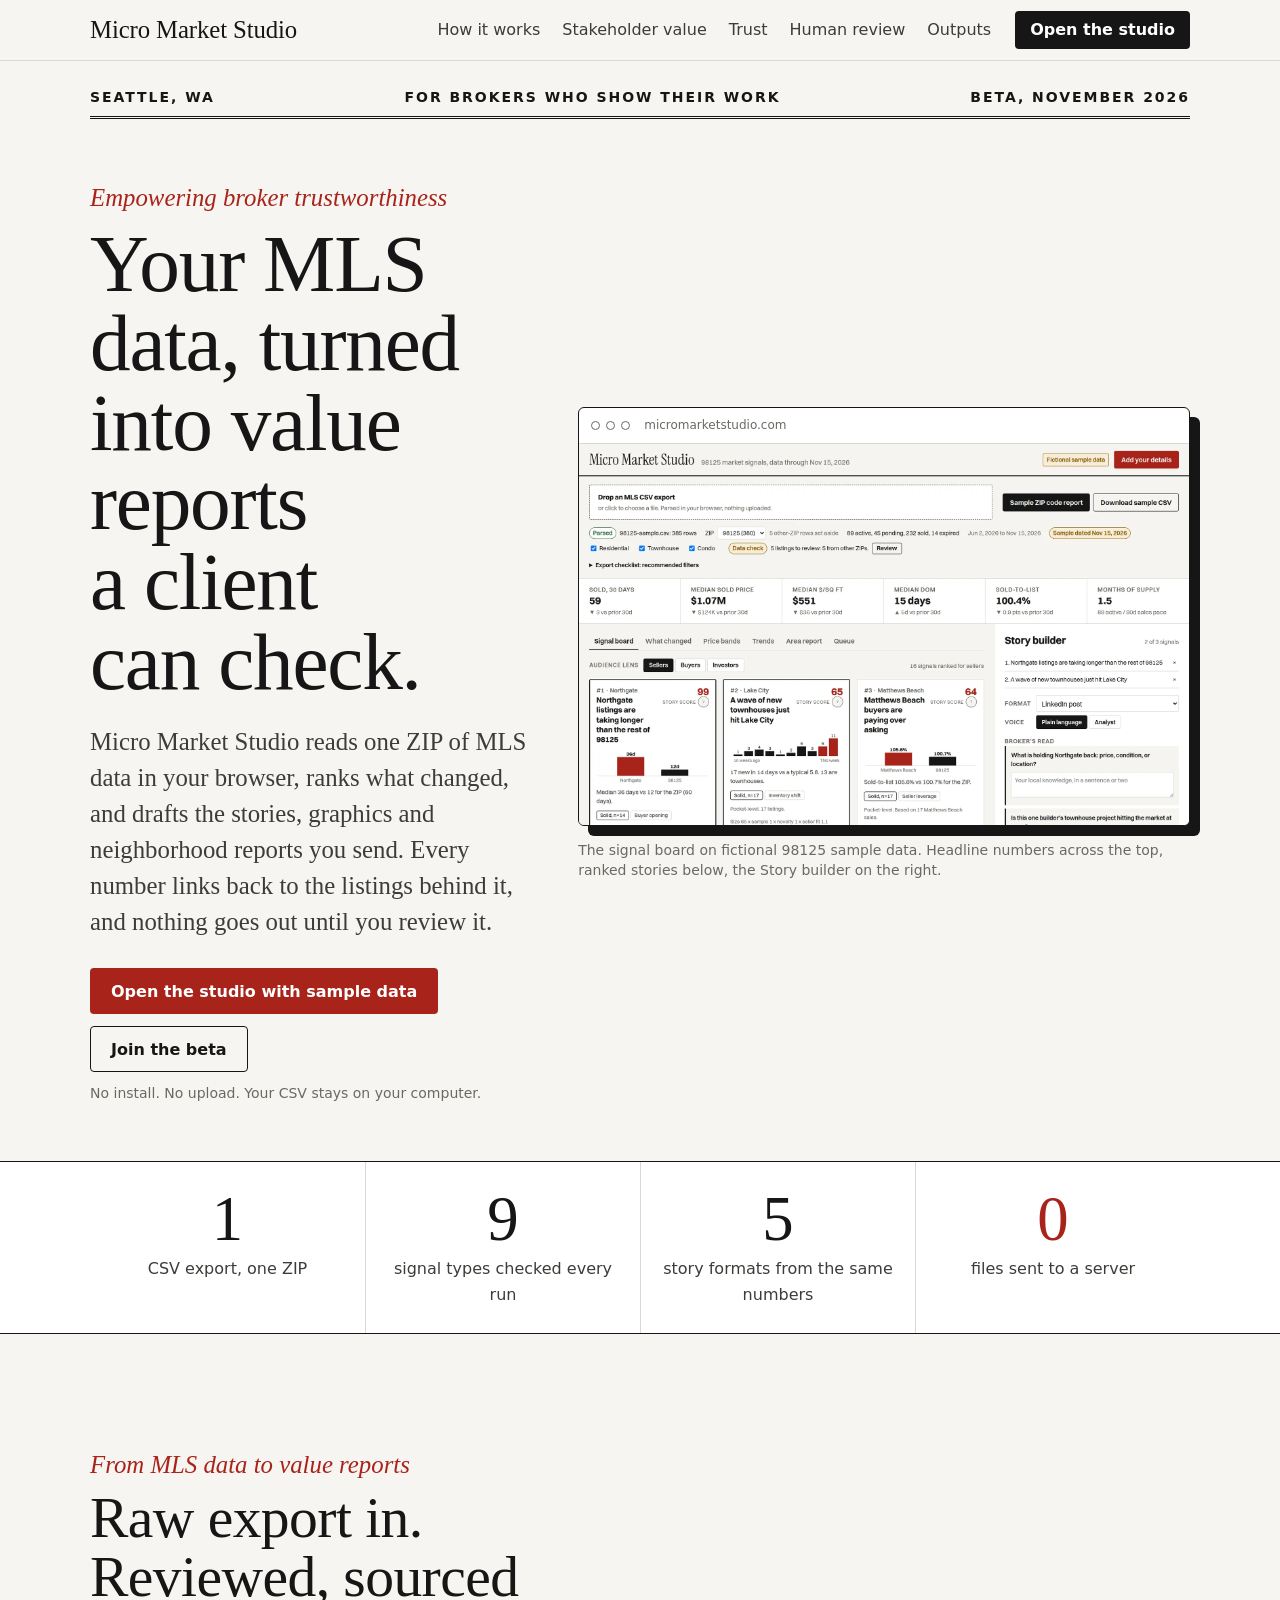
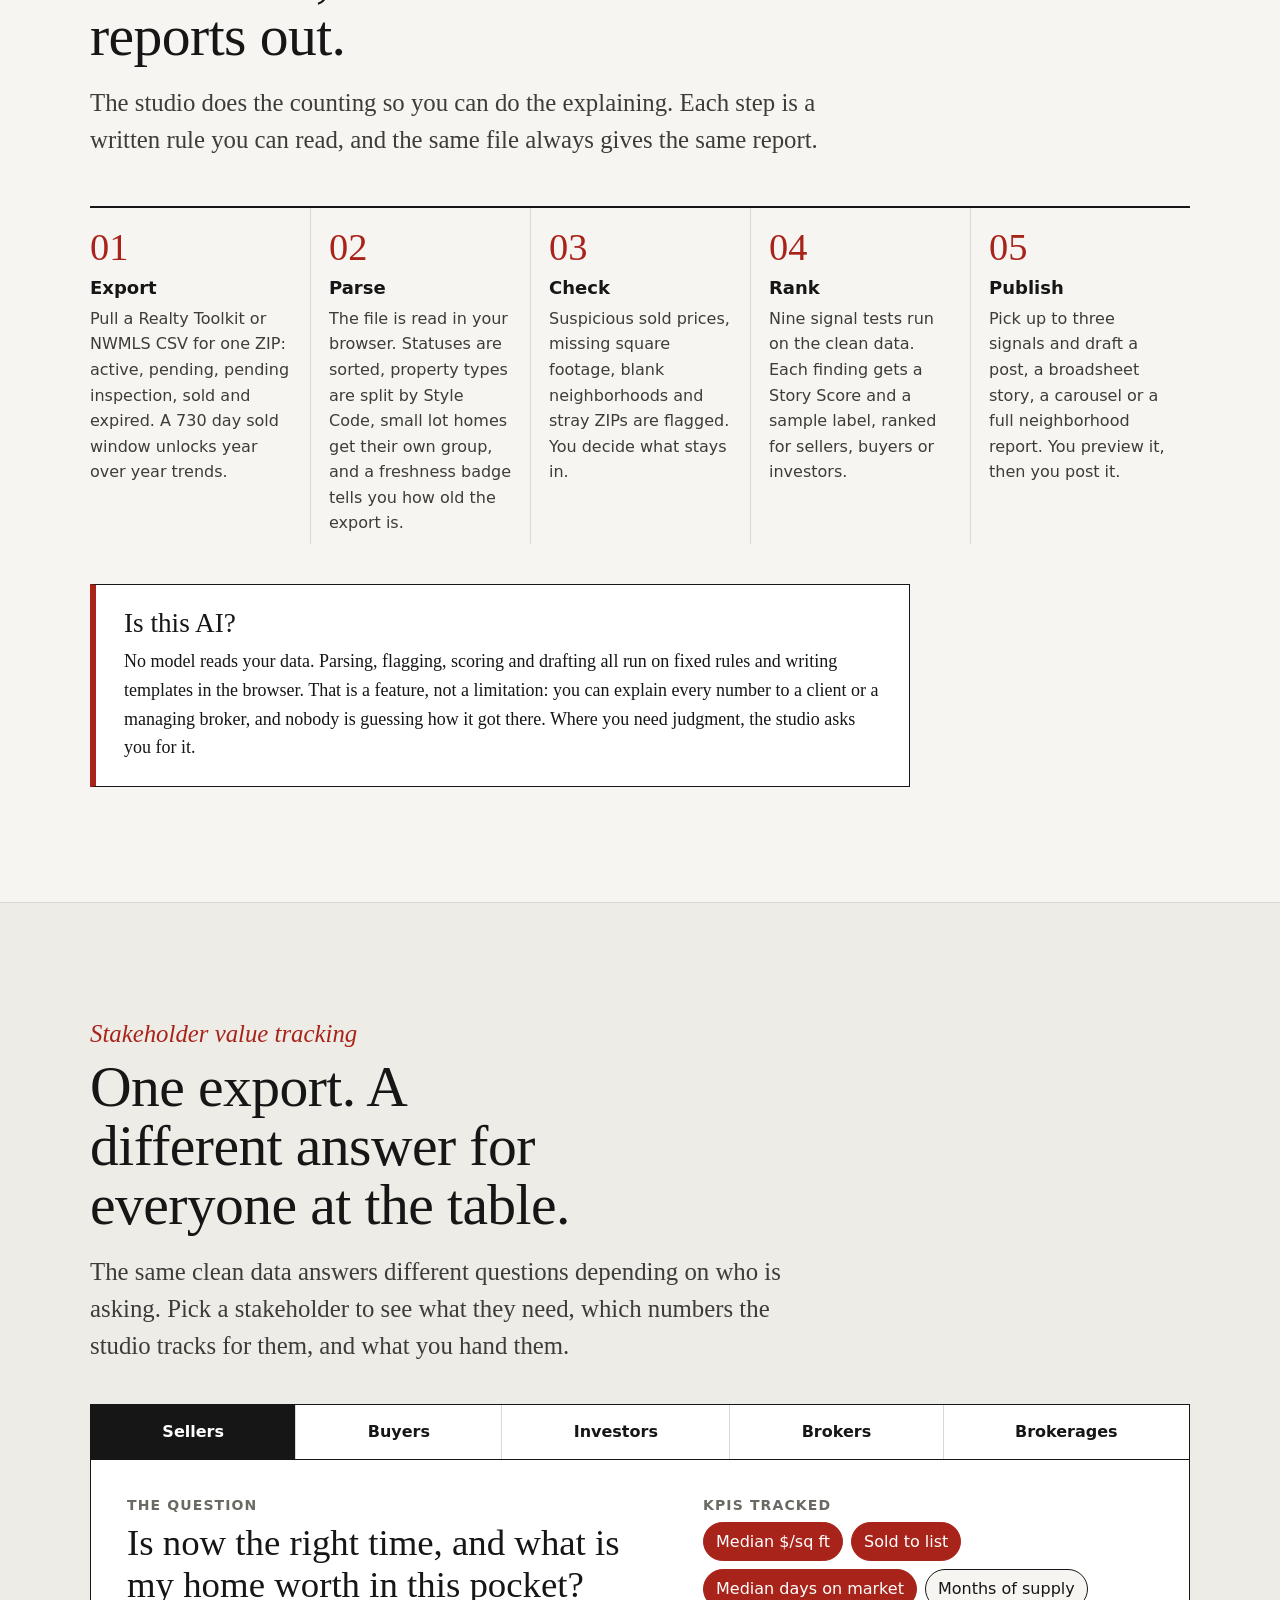
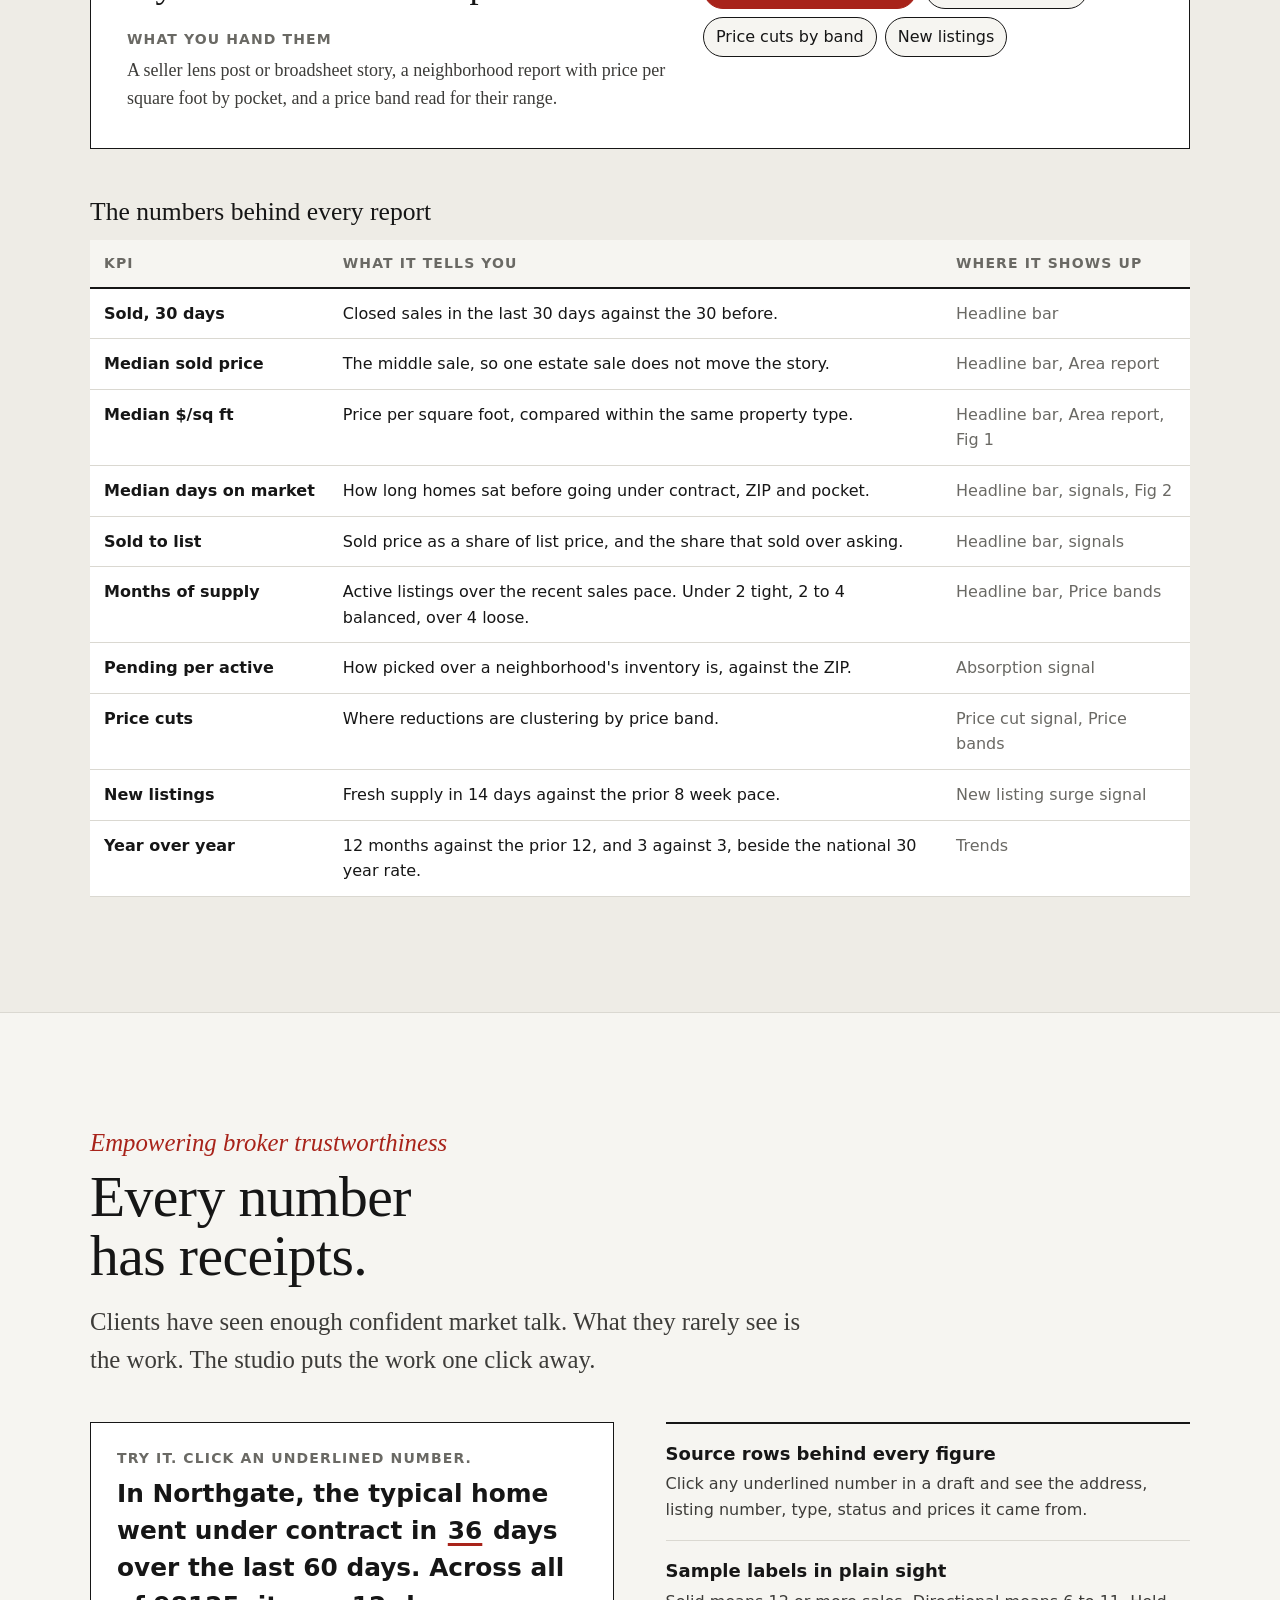
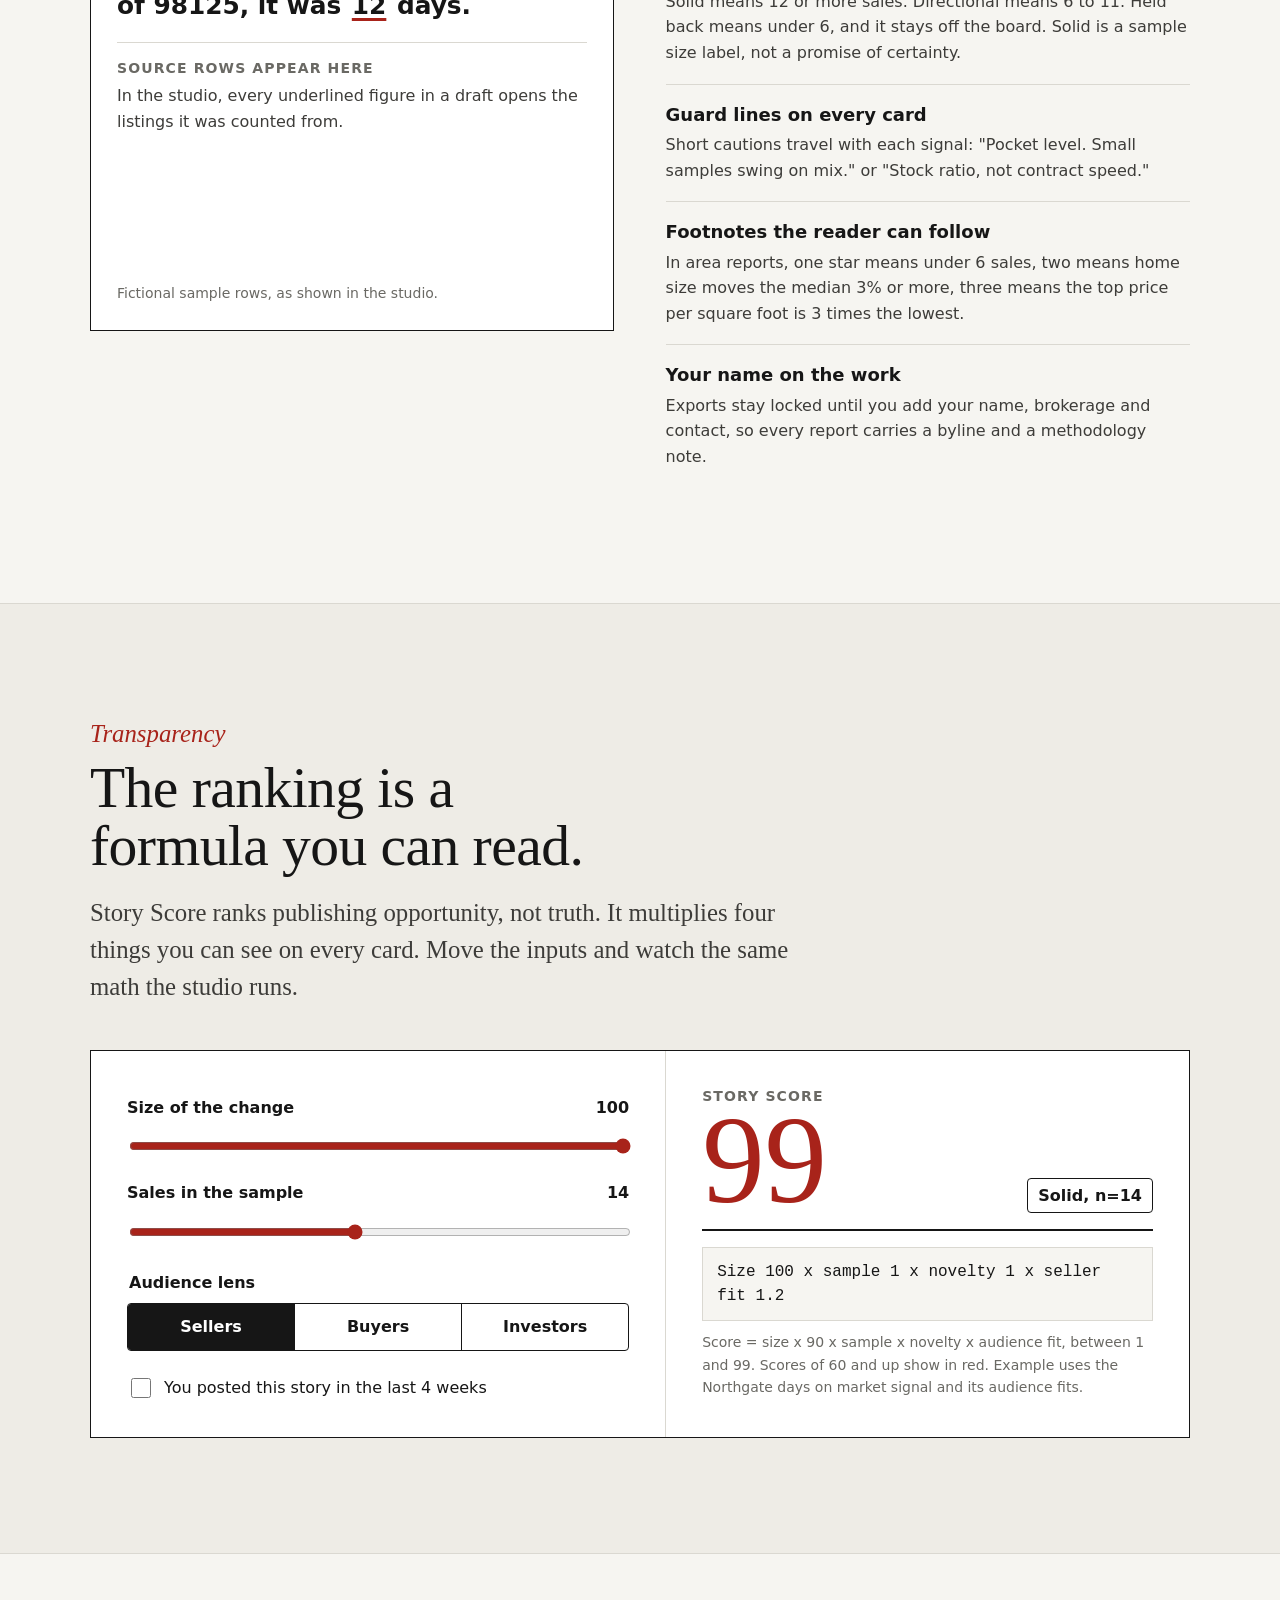
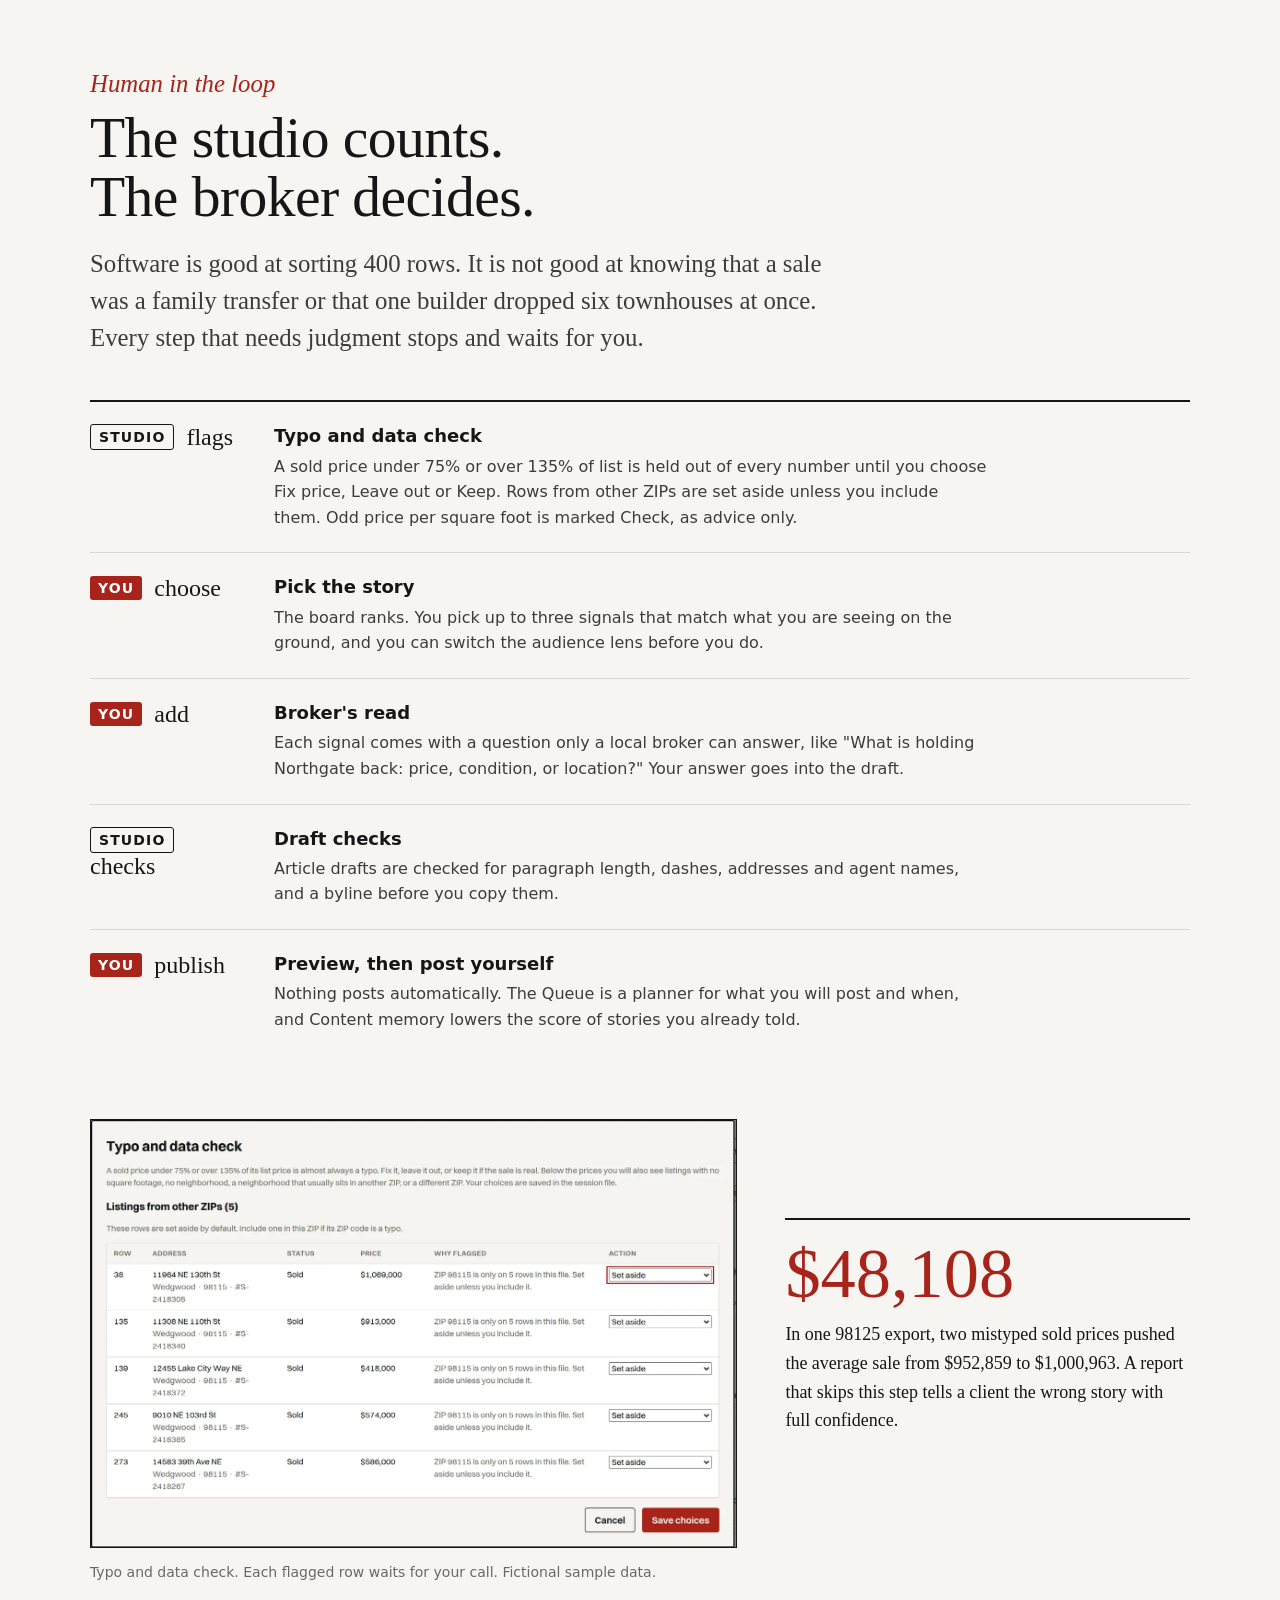
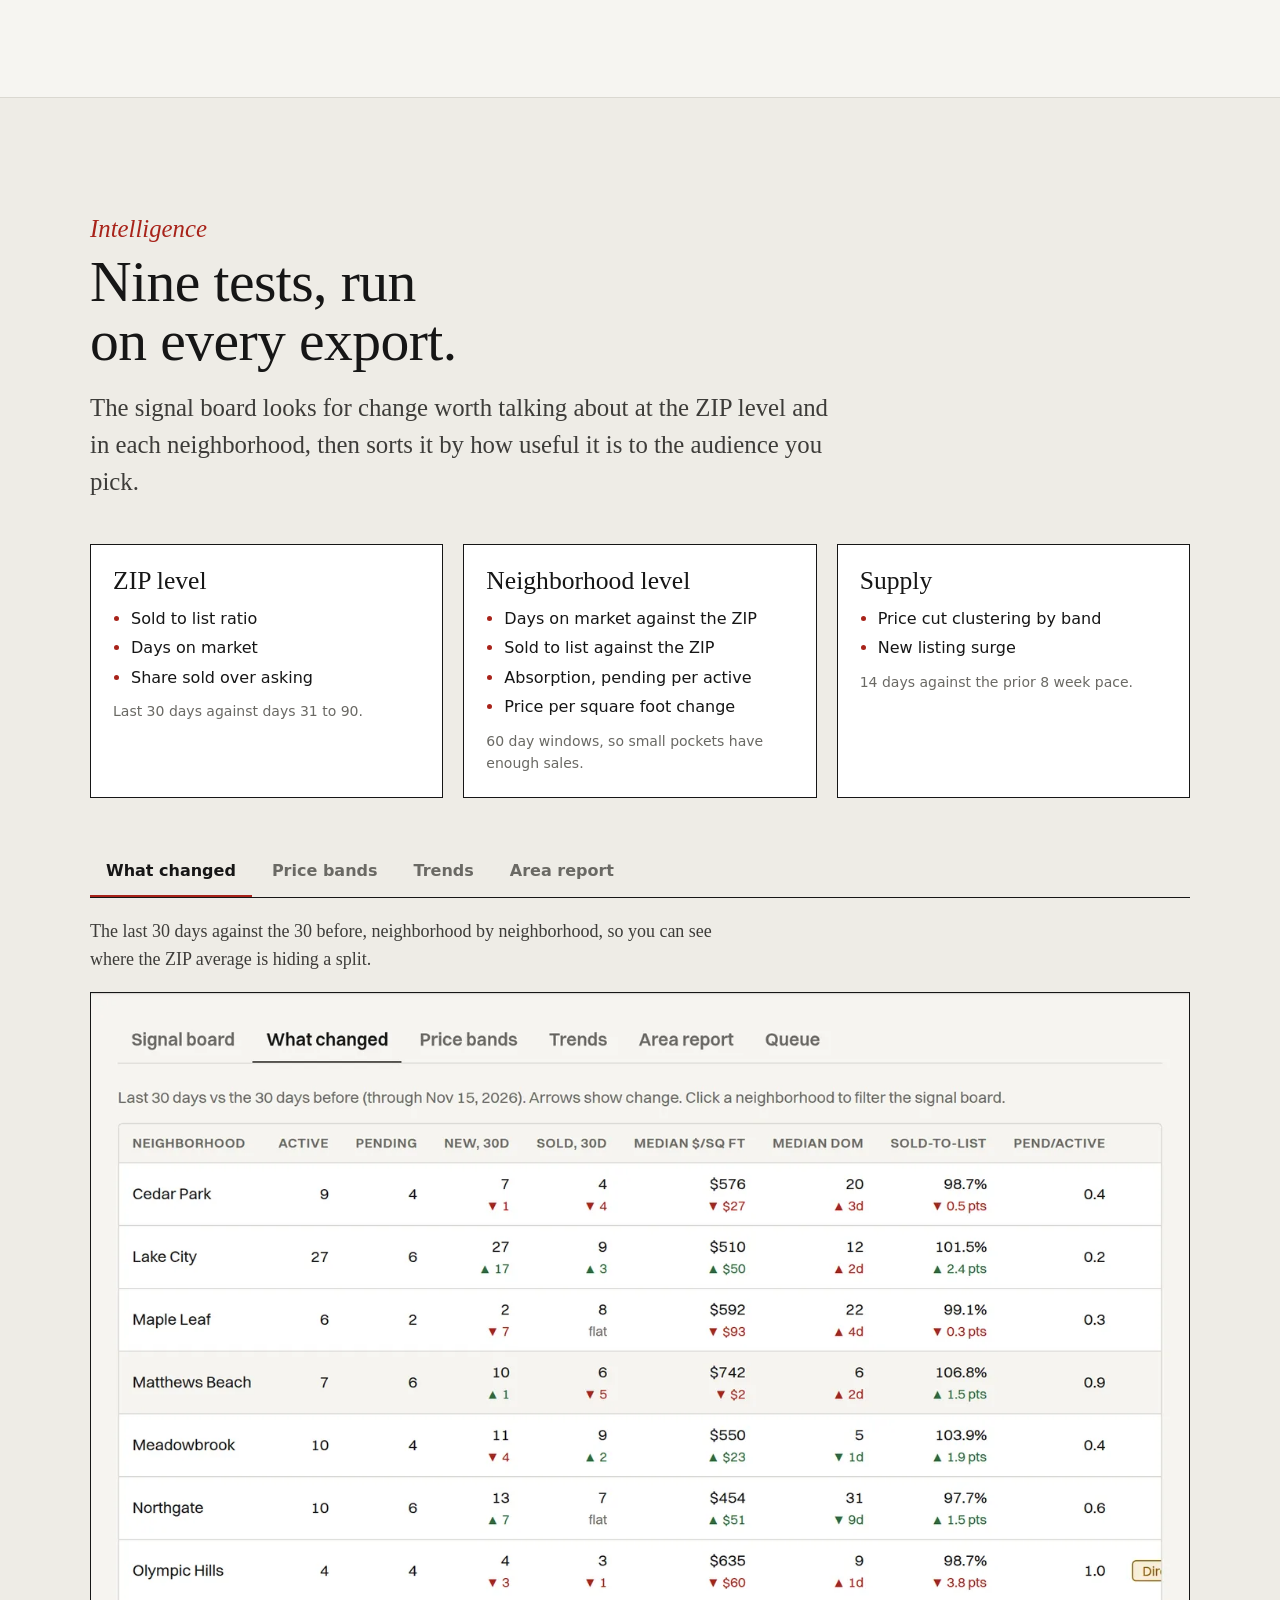
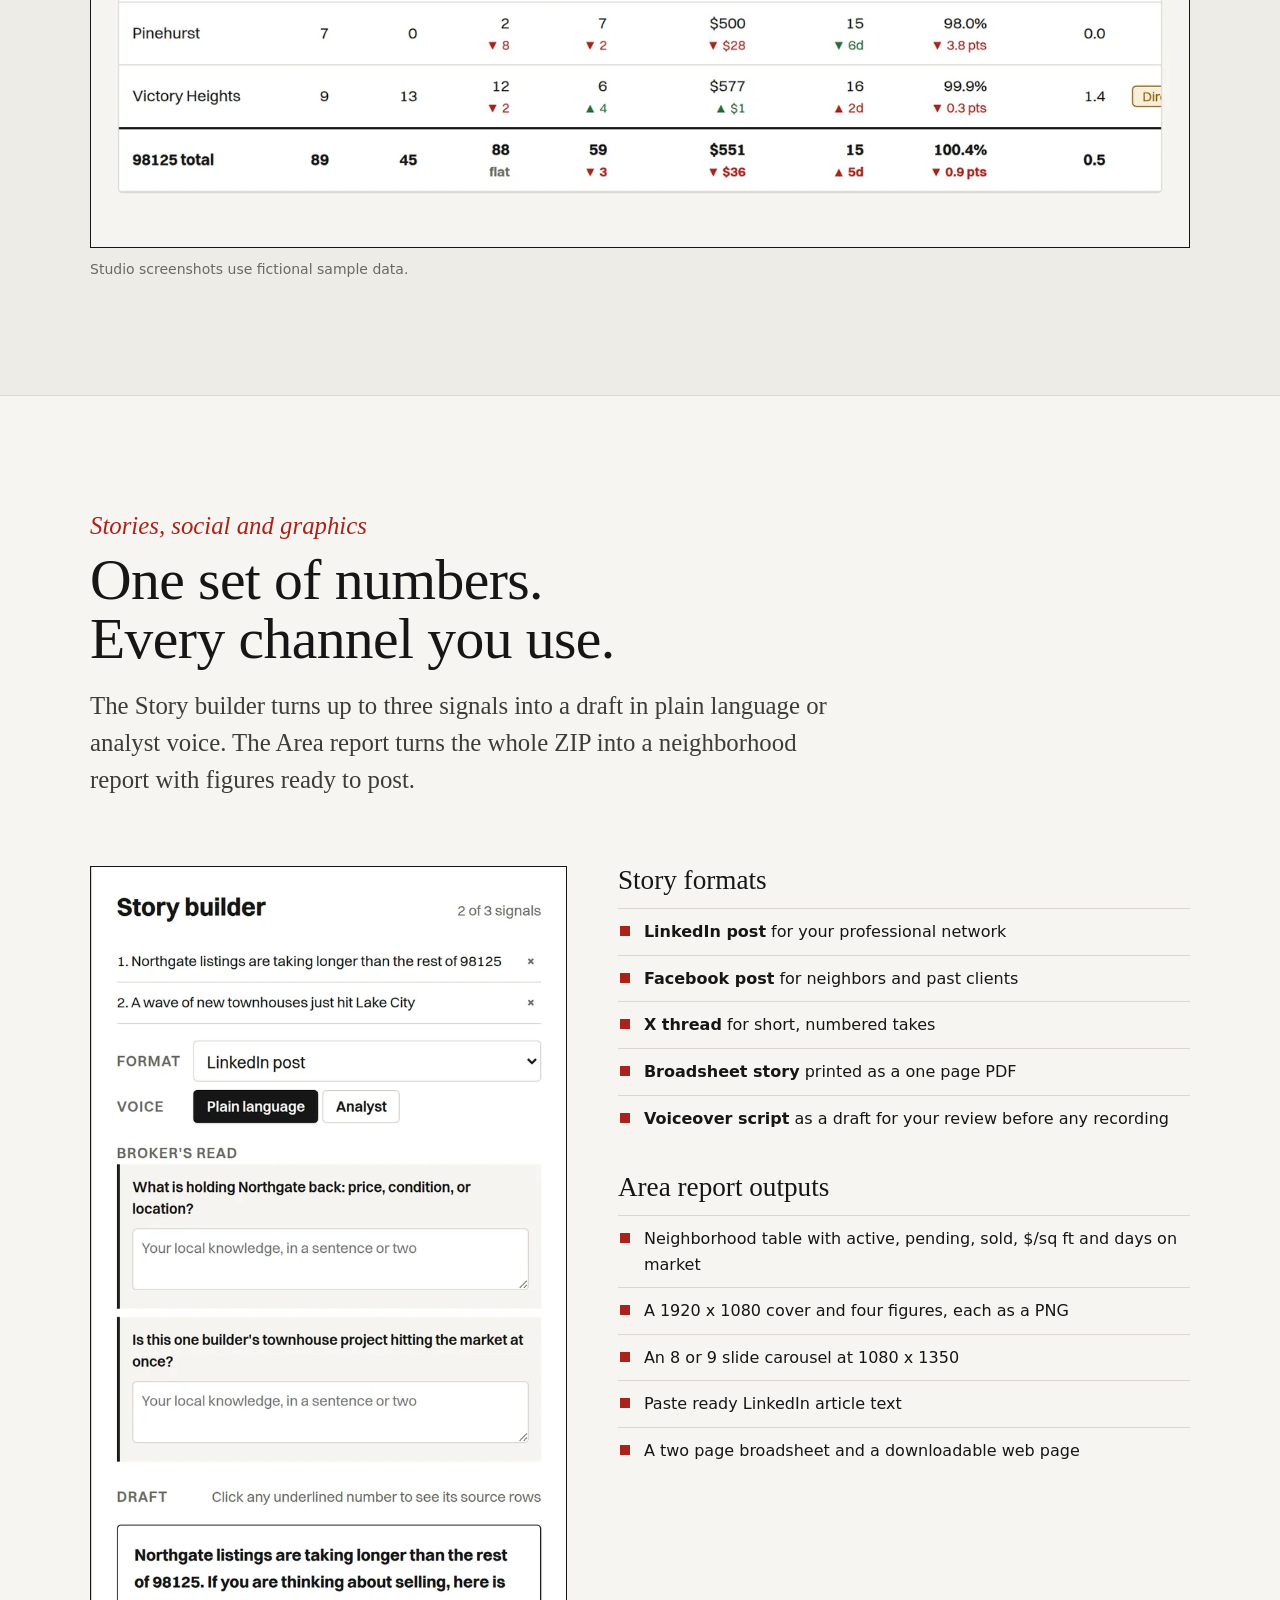
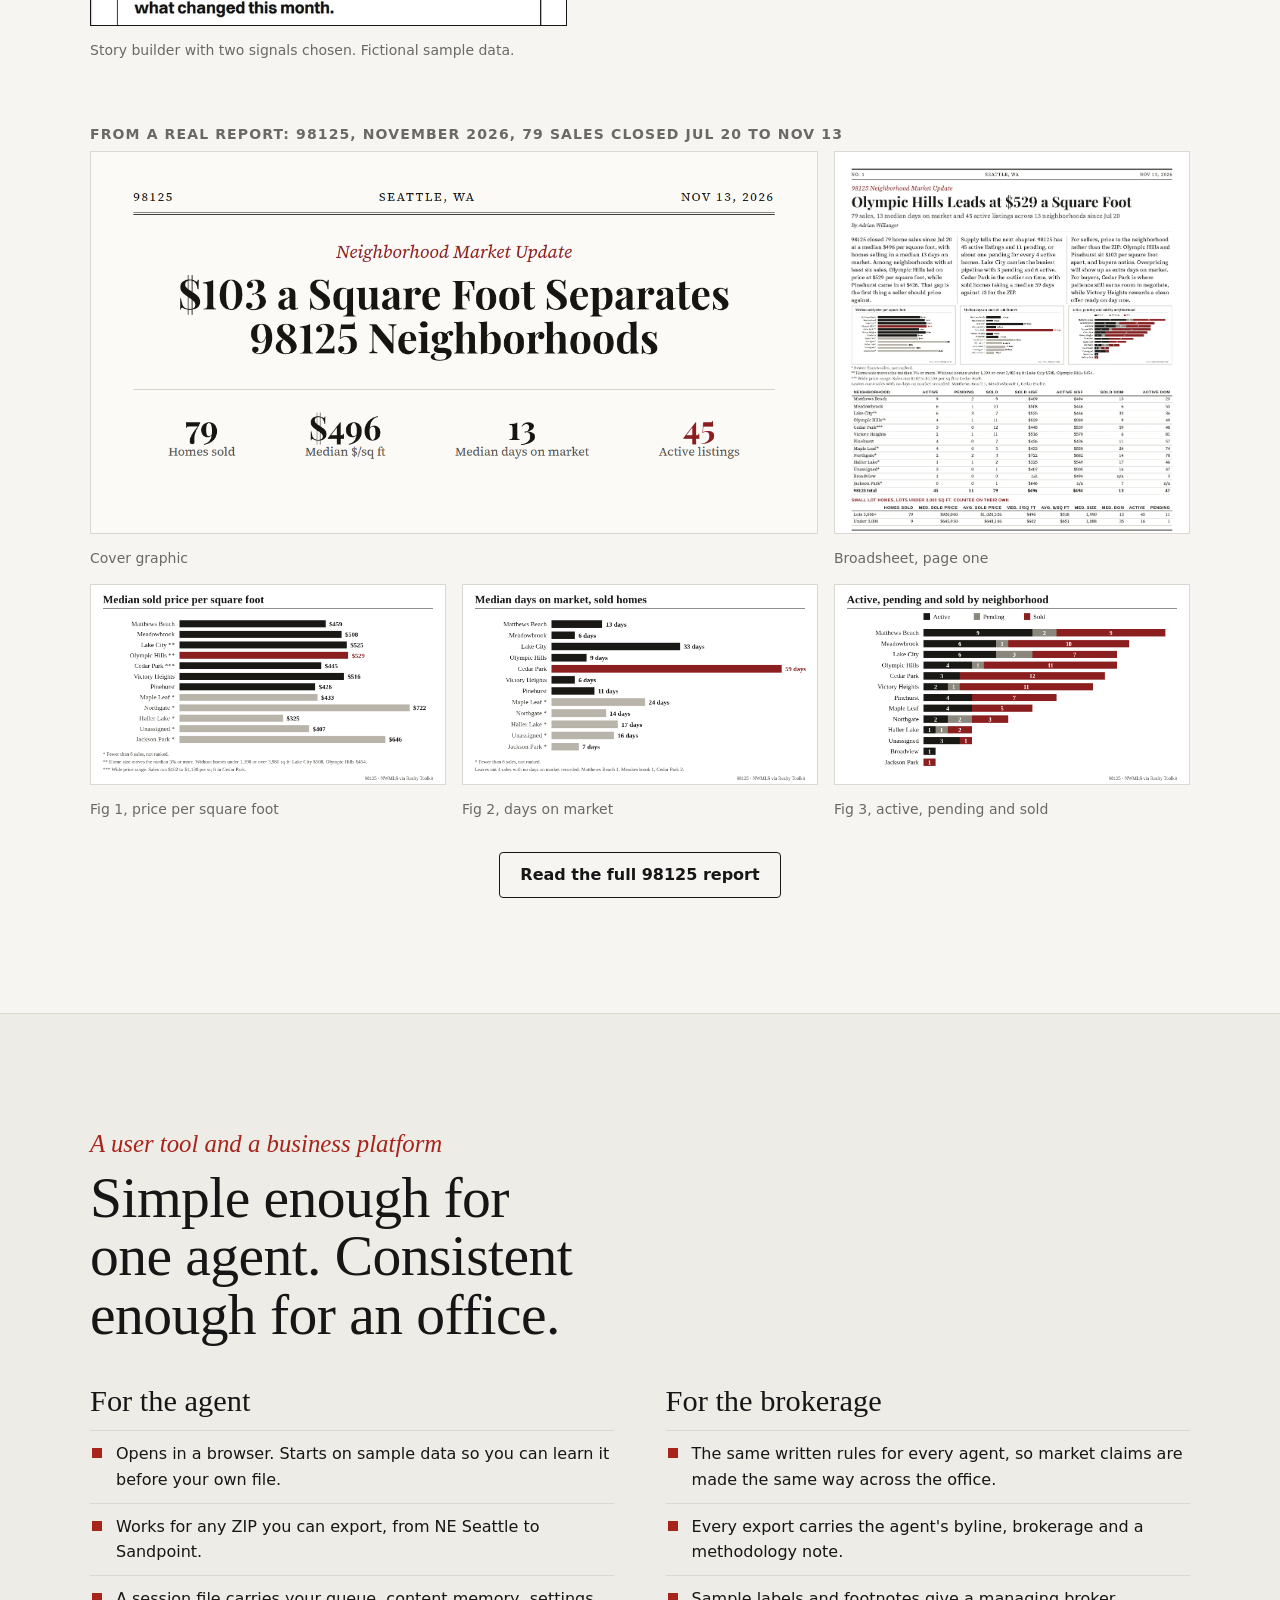
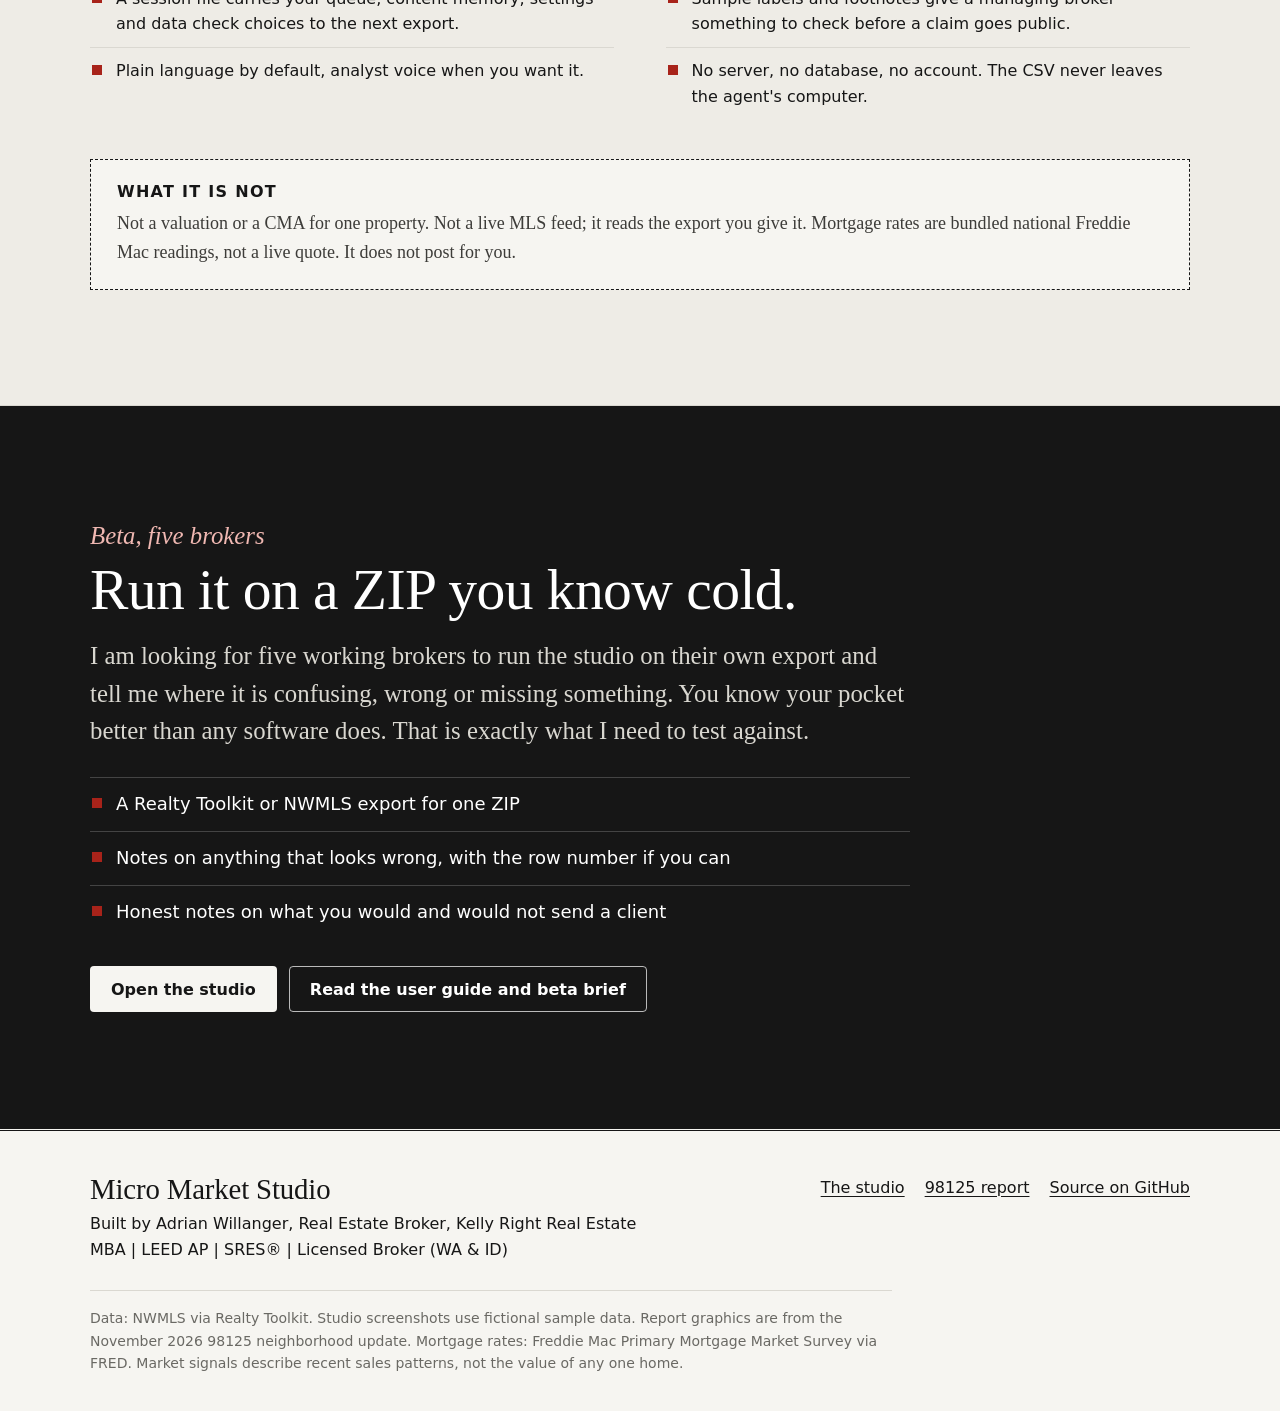
==== commit 35eafded: "Make the studio app the home page, move the 98125 report to /98125/, fix date display shifting a day" ====
--- a/platform.html
+++ b/platform.html
@@ -9,7 +9,7 @@
 <meta property="og:type" content="website" />
 <meta property="og:title" content="Micro Market Studio: show your work" />
 <meta property="og:description" content="MLS data into value reports clients can check. Source rows behind every number, human review at every step." />
-<meta property="og:image" content="https://adrianwillanger-cyber.github.io/micro-market-studio/reports/98125-2026-11/share.png" />
+<meta property="og:image" content="https://micromarketstudio.com/reports/98125-2026-11/share.png" />
 <meta name="twitter:card" content="summary_large_image" />
 <link href="https://api.fontshare.com/v2/css?f[]=switzer@400,500,600,700&display=swap" rel="stylesheet" />
 <link rel="preconnect" href="https://fonts.googleapis.com" />
@@ -31,7 +31,7 @@
       <a href="#review">Human review</a>
       <a href="#outputs">Outputs</a>
     </nav>
-    <a class="btn btn-ink btn-sm" href="studio.html" data-testid="link-open-studio-nav">Open the studio</a>
+    <a class="btn btn-ink btn-sm" href="./" data-testid="link-open-studio-nav">Open the studio</a>
   </div>
 </header>
 
@@ -47,14 +47,14 @@
         <h1>Your MLS data, turned into value reports a client can check.</h1>
         <p class="dek">Micro Market Studio reads one ZIP of MLS data in your browser, ranks what changed, and drafts the stories, graphics and neighborhood reports you send. Every number links back to the listings behind it, and nothing goes out until you review it.</p>
         <div class="cta-row">
-          <a class="btn btn-accent" href="studio.html" data-testid="link-open-studio-hero">Open the studio with sample data</a>
+          <a class="btn btn-accent" href="./" data-testid="link-open-studio-hero">Open the studio with sample data</a>
           <a class="btn btn-line" href="#beta" data-testid="link-beta-hero">Join the beta</a>
         </div>
         <p class="fine">No install. No upload. Your CSV stays on your computer.</p>
       </div>
       <figure class="hero-shot reveal">
         <div class="frame">
-          <div class="frame-bar"><i></i><i></i><i></i><span>studio.html</span></div>
+          <div class="frame-bar"><i></i><i></i><i></i><span>micromarketstudio.com</span></div>
           <img src="assets/platform/signal-board.webp" width="1800" height="1125" alt="The Micro Market Studio signal board: headline numbers for 98125, ranked signal cards with Story Scores, and the Story builder panel." />
         </div>
         <figcaption>The signal board on fictional 98125 sample data. Headline numbers across the top, ranked stories below, the Story builder on the right.</figcaption>
@@ -309,7 +309,7 @@
       <figure class="g fig3 reveal"><img src="reports/98125-2026-11/chart-2.png" width="1200" height="675" loading="lazy" alt="Bar chart of median days on market for sold homes by 98125 neighborhood." /><figcaption>Fig 2, days on market</figcaption></figure>
       <figure class="g fig3 reveal"><img src="reports/98125-2026-11/chart-3.png" width="1200" height="675" loading="lazy" alt="Stacked bar chart of active, pending and sold listings by 98125 neighborhood." /><figcaption>Fig 3, active, pending and sold</figcaption></figure>
     </div>
-    <p class="center"><a class="btn btn-line" href="index.html" data-testid="link-sample-report">Read the full 98125 report</a></p>
+    <p class="center"><a class="btn btn-line" href="98125/" data-testid="link-sample-report">Read the full 98125 report</a></p>
   </div>
 </section>
 
@@ -357,7 +357,7 @@
       <li>Honest notes on what you would and would not send a client</li>
     </ul>
     <div class="cta-row">
-      <a class="btn btn-paper" href="studio.html" data-testid="link-open-studio-beta">Open the studio</a>
+      <a class="btn btn-paper" href="./" data-testid="link-open-studio-beta">Open the studio</a>
       <a class="btn btn-line-light" href="https://drive.google.com/drive/folders/1MS2GZSfx-NDlApI-LKE8fp2Q0T_qOuC0" target="_blank" rel="noopener" data-testid="link-beta-brief">Read the user guide and beta brief</a>
     </div>
   </div>
@@ -372,8 +372,8 @@
       <p>Built by Adrian Willanger, Real Estate Broker, Kelly Right Real Estate<br />MBA | LEED AP | SRES&reg; | Licensed Broker (WA &amp; ID)</p>
     </div>
     <nav aria-label="Footer" class="foot-links">
-      <a href="studio.html">The studio</a>
-      <a href="index.html">98125 report</a>
+      <a href="./">The studio</a>
+      <a href="98125/">98125 report</a>
       <a href="https://github.com/adrianwillanger-cyber/micro-market-studio" target="_blank" rel="noopener">Source on GitHub</a>
     </nav>
   </div>
